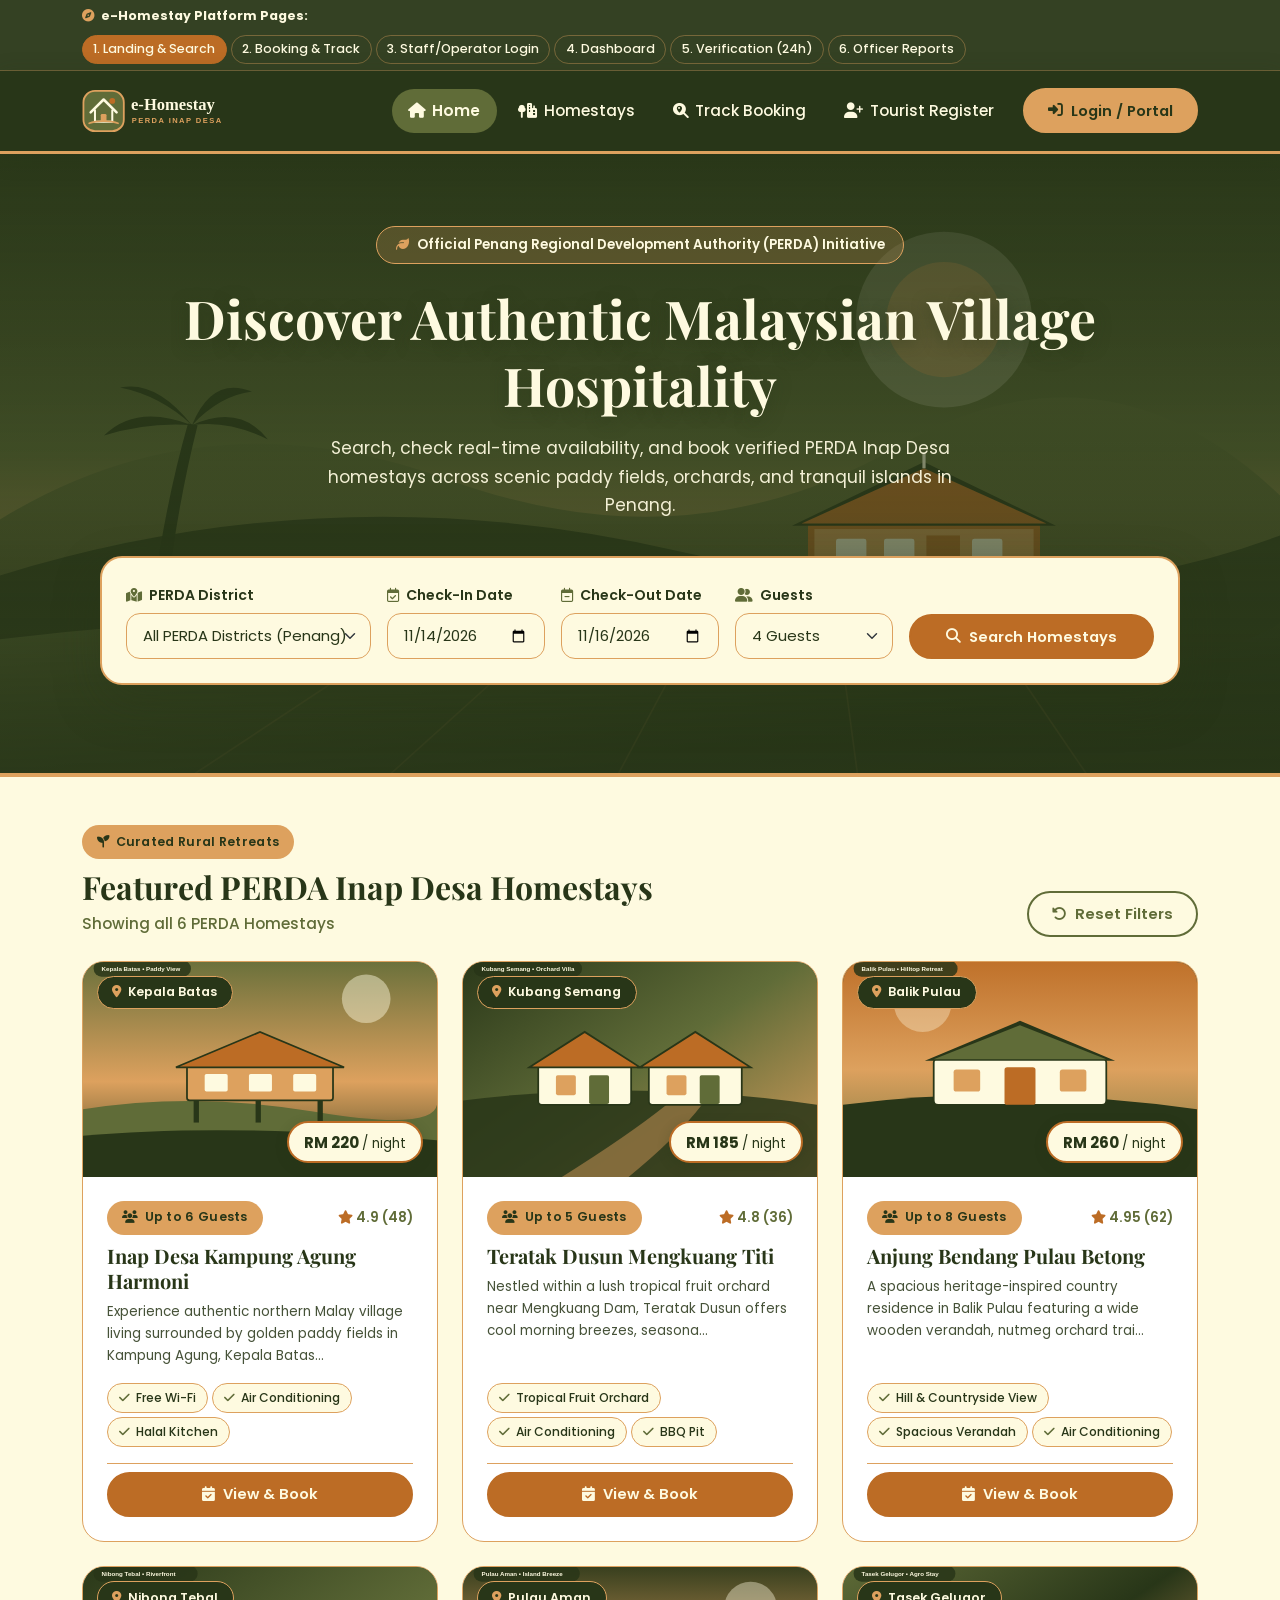
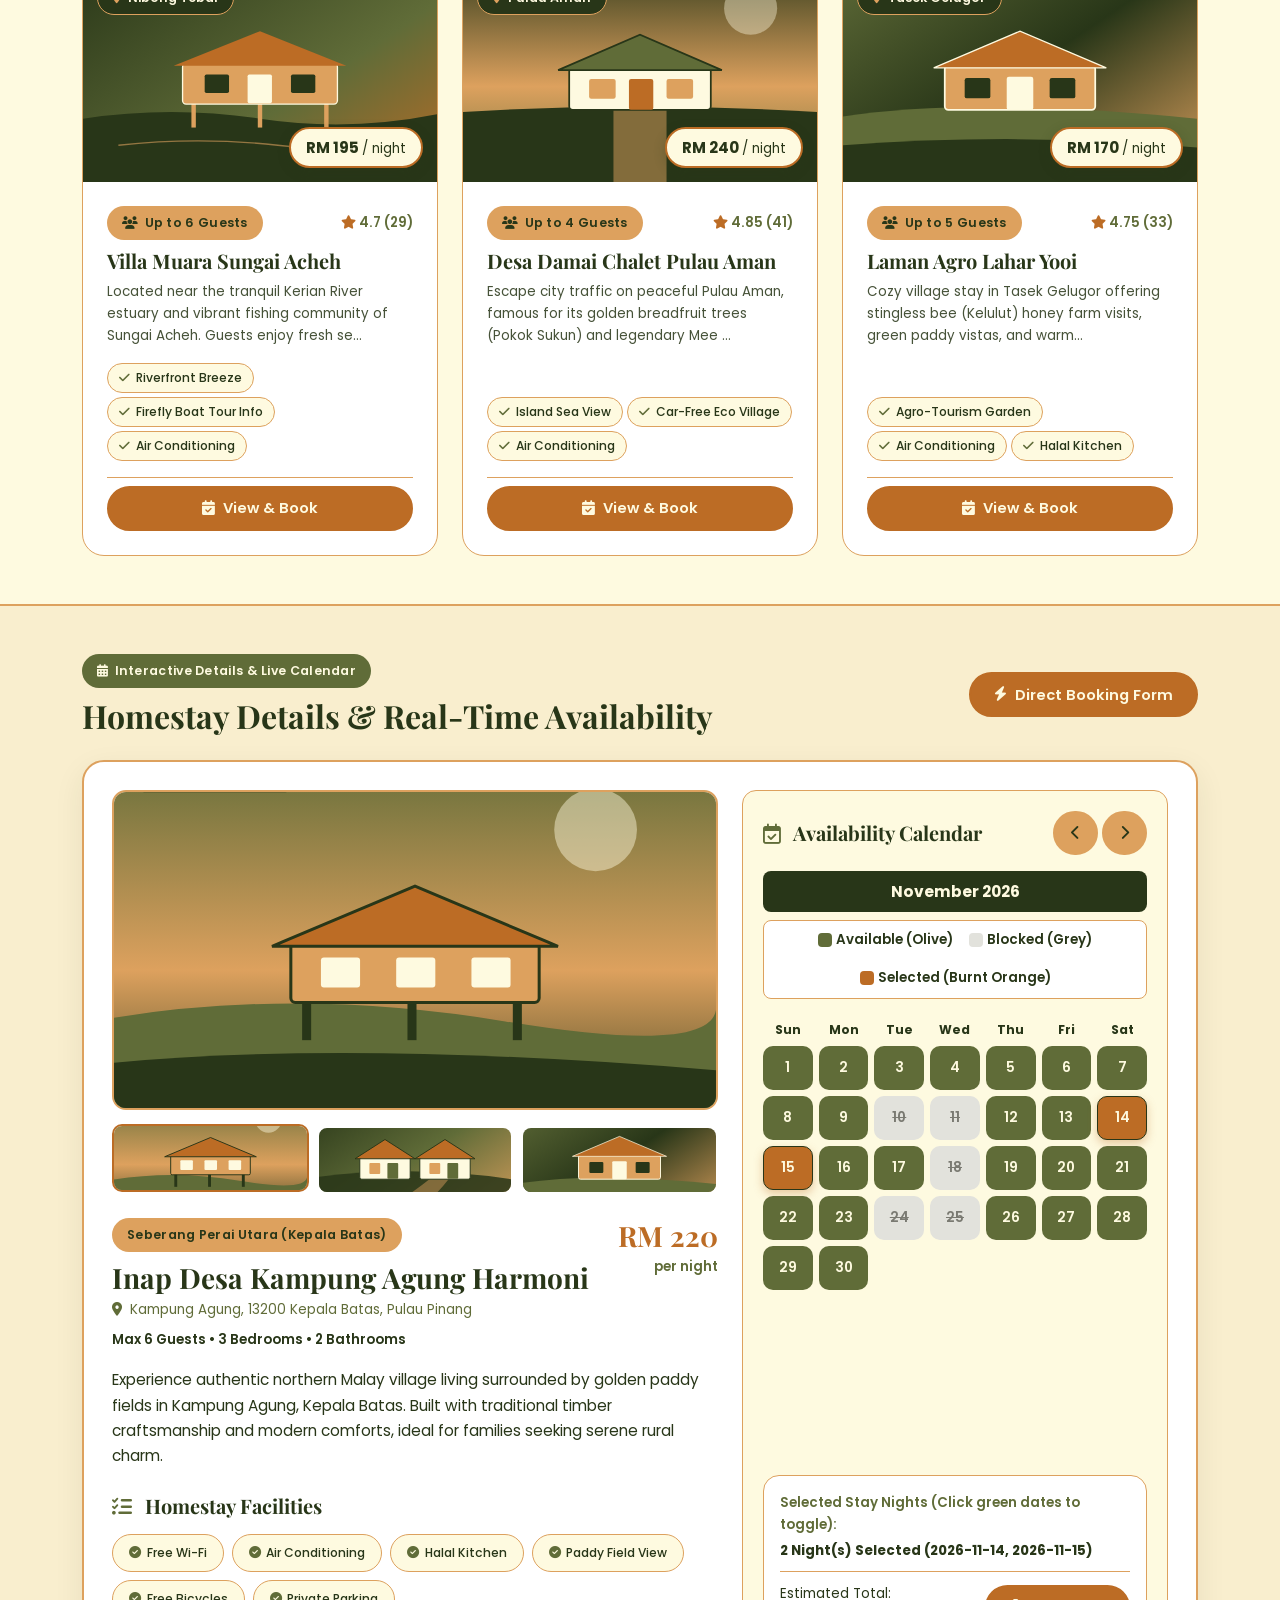
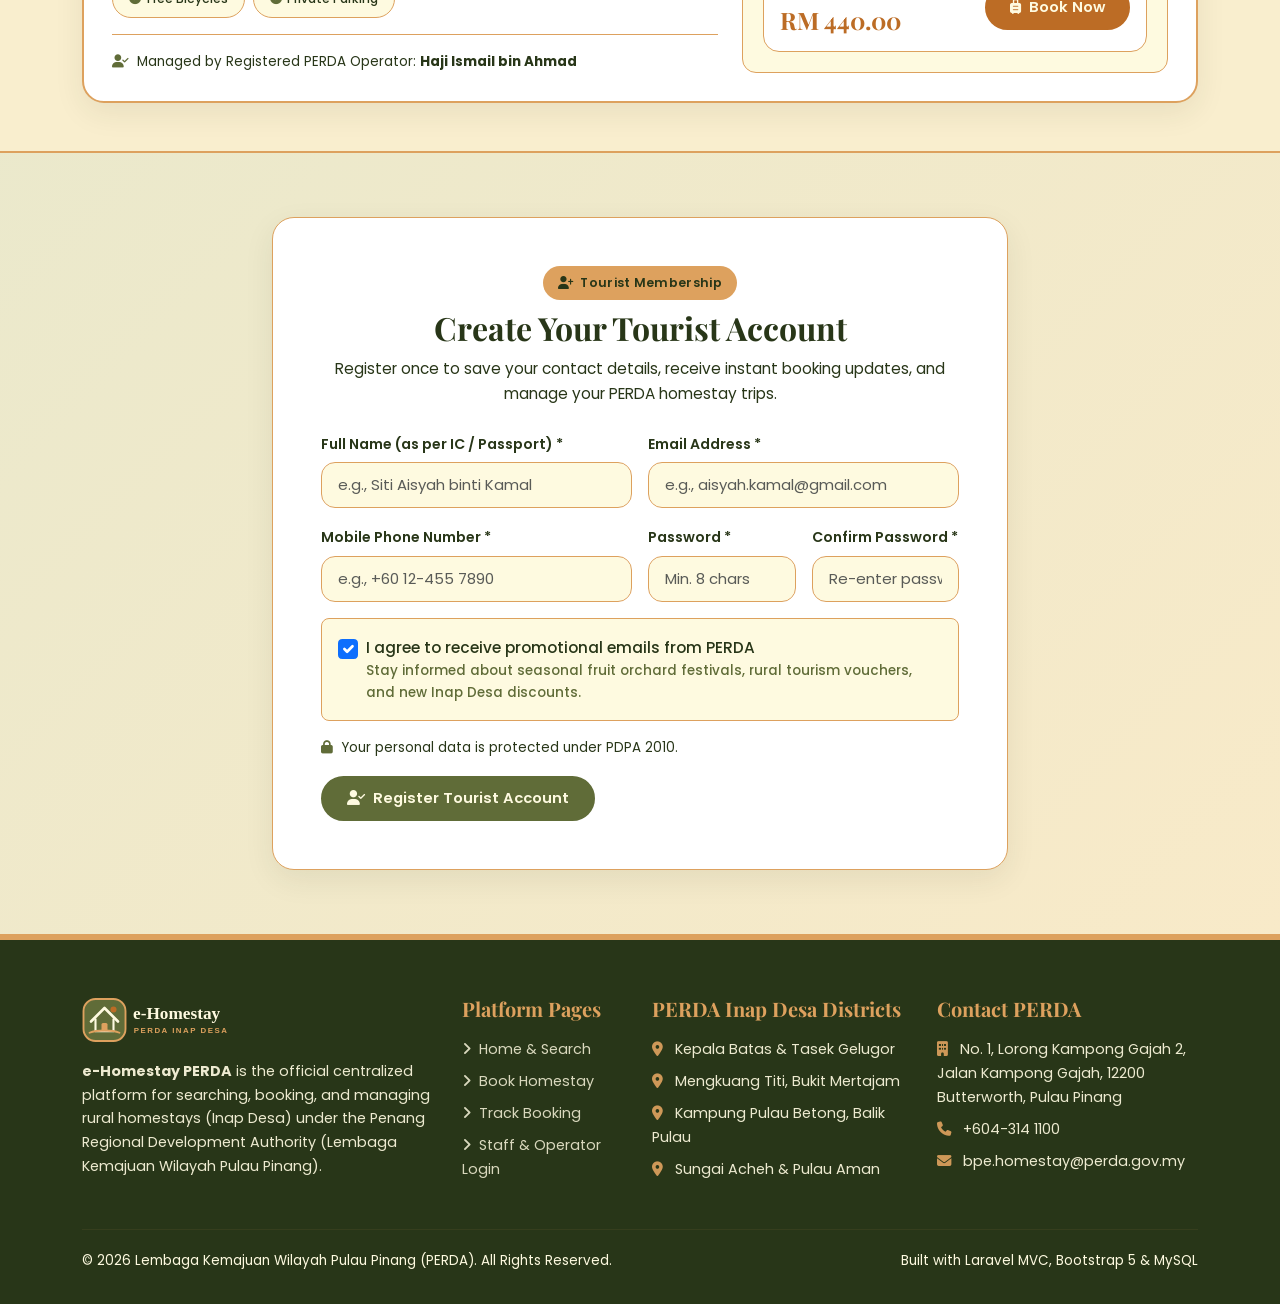
==== index.html @ 171356e7 "Initial" ====
<!DOCTYPE html>
<html lang="en">
<head>
  <meta charset="UTF-8">
  <meta name="viewport" content="width=device-width, initial-scale=1.0">
  <title>e-Homestay PERDA — Official Rural Homestay (Inap Desa) Booking Platform</title>
  <!-- Google Fonts: Playfair Display (Headings) & Poppins (Body) -->
  <link rel="preconnect" href="https://fonts.googleapis.com">
  <link rel="preconnect" href="https://fonts.gstatic.com" crossorigin>
  <link href="https://fonts.googleapis.com/css2?family=Playfair+Display:wght@600;700&family=Poppins:wght@400;500;600;700&display=swap" rel="stylesheet">
  <!-- Bootstrap 5 CSS -->
  <link href="https://cdn.jsdelivr.net/npm/bootstrap@5.3.3/dist/css/bootstrap.min.css" rel="stylesheet">
  <!-- FontAwesome 6 Icons -->
  <link href="https://cdnjs.cloudflare.com/ajax/libs/font-awesome/6.5.2/css/all.min.css" rel="stylesheet">
  <!-- Custom PERDA Palette Stylesheets -->
  <link rel="stylesheet" href="css/main.css">
  <link rel="stylesheet" href="css/landing.css">
</head>
<body>
  <!-- Accessible Skip Navigation Link -->
  <a href="#mainContent" class="skip-link">Skip to main content</a>

  <!-- Quick 6-Page Platform Switcher Strip -->
  <div class="page-switcher-bar">
    <div class="container d-flex flex-wrap align-items-center justify-content-between gap-2">
      <span><i class="fa-solid fa-compass me-1" style="color: var(--sand);"></i> <strong>e-Homestay Platform Pages:</strong></span>
      <div class="d-flex flex-wrap gap-1">
        <a href="index.html" class="active-page">1. Landing &amp; Search</a>
        <a href="booking.html">2. Booking &amp; Track</a>
        <a href="login.html">3. Staff/Operator Login</a>
        <a href="dashboard.html">4. Dashboard</a>
        <a href="verification.html">5. Verification (24h)</a>
        <a href="reports.html">6. Officer Reports</a>
      </div>
    </div>
  </div>

  <!-- Shared Public Header / Navbar (Dark Green #283618) -->
  <header>
    <nav class="navbar navbar-expand-lg perda-navbar" aria-label="Main Navigation">
      <div class="container">
        <a class="navbar-brand d-flex align-items-center" href="index.html">
          <img src="images/logo.svg" alt="e-Homestay PERDA Inap Desa Logo">
        </a>
        <button class="navbar-toggler" type="button" data-bs-toggle="collapse" data-bs-target="#publicNavbarCollapse" aria-controls="publicNavbarCollapse" aria-expanded="false" aria-label="Toggle navigation menu">
          <i class="fa-solid fa-bars"></i>
        </button>
        <div class="collapse navbar-collapse" id="publicNavbarCollapse">
          <ul class="navbar-nav ms-auto align-items-lg-center gap-1 mt-3 mt-lg-0">
            <li class="nav-item">
              <a class="nav-link active" href="index.html"><i class="fa-solid fa-house"></i> Home</a>
            </li>
            <li class="nav-item">
              <a class="nav-link" href="#homestaysSection"><i class="fa-solid fa-tree-city"></i> Homestays</a>
            </li>
            <li class="nav-item">
              <a class="nav-link" href="booking.html#trackingSection"><i class="fa-solid fa-magnifying-glass-location"></i> Track Booking</a>
            </li>
            <li class="nav-item">
              <a class="nav-link" href="#registerSection"><i class="fa-solid fa-user-plus"></i> Tourist Register</a>
            </li>
            <li class="nav-item ms-lg-2">
              <a class="btn btn-sand" href="login.html">
                <i class="fa-solid fa-right-to-bracket"></i> Login / Portal
              </a>
            </li>
          </ul>
        </div>
      </div>
    </nav>
  </header>

  <main id="mainContent">
    <!-- 1. HERO SECTION WITH VILLAGE BACKDROP & QUICK SEARCH BAR -->
    <section class="hero-section text-center">
      <div class="container">
        <div class="hero-badge">
          <i class="fa-solid fa-leaf" style="color: var(--sand);"></i>
          Official Penang Regional Development Authority (PERDA) Initiative
        </div>
        <h1 class="hero-title">Discover Authentic Malaysian Village Hospitality</h1>
        <p class="hero-subtitle">
          Search, check real-time availability, and book verified PERDA Inap Desa homestays across scenic paddy fields, orchards, and tranquil islands in Penang.
        </p>

        <!-- Quick Search Bar -->
        <div class="quick-search-card text-start mx-auto" style="max-width: 1080px;">
          <form id="quickSearchForm" novalidate aria-label="Quick Homestay Search">
            <div class="row g-3 align-items-end">
              <div class="col-12 col-md-6 col-lg-3">
                <label for="searchDistrict" class="form-label">
                  <i class="fa-solid fa-map-location-dot me-1" style="color: var(--olive);"></i> PERDA District
                </label>
                <select id="searchDistrict" class="form-select">
                  <option value="ALL">All PERDA Districts (Penang)</option>
                  <option value="Kepala Batas">Seberang Perai Utara (Kepala Batas)</option>
                  <option value="Tasek Gelugor">Seberang Perai Utara (Tasek Gelugor)</option>
                  <option value="Kubang Semang">Seberang Perai Tengah (Kubang Semang)</option>
                  <option value="Balik Pulau">Barat Daya (Balik Pulau)</option>
                  <option value="Nibong Tebal">Seberang Perai Selatan (Nibong Tebal)</option>
                  <option value="Pulau Aman">Seberang Perai Selatan (Pulau Aman)</option>
                </select>
              </div>
              <div class="col-6 col-md-3 col-lg-2">
                <label for="searchCheckIn" class="form-label">
                  <i class="fa-regular fa-calendar-check me-1" style="color: var(--olive);"></i> Check-In Date
                </label>
                <input type="date" id="searchCheckIn" class="form-control" value="2026-11-14" required>
              </div>
              <div class="col-6 col-md-3 col-lg-2">
                <label for="searchCheckOut" class="form-label">
                  <i class="fa-regular fa-calendar-minus me-1" style="color: var(--olive);"></i> Check-Out Date
                </label>
                <input type="date" id="searchCheckOut" class="form-control" value="2026-11-16" required>
              </div>
              <div class="col-12 col-md-6 col-lg-2">
                <label for="searchGuests" class="form-label">
                  <i class="fa-solid fa-user-group me-1" style="color: var(--olive);"></i> Guests
                </label>
                <select id="searchGuests" class="form-select">
                  <option value="2">2 Guests</option>
                  <option value="4" selected>4 Guests</option>
                  <option value="5">5 Guests</option>
                  <option value="6">6 Guests</option>
                  <option value="8">8 Guests</option>
                </select>
              </div>
              <div class="col-12 col-md-6 col-lg-3 d-flex gap-2">
                <!-- Search Button in Burnt Orange (#BC6C25) -->
                <button type="submit" class="btn btn-cta w-100">
                  <i class="fa-solid fa-magnifying-glass"></i> Search Homestays
                </button>
              </div>
            </div>
          </form>
        </div>
      </div>
    </section>

    <!-- 2. SEARCH RESULTS: HOMESTAY CARDS (3 -> 2 -> 1 Responsive Grid) -->
    <section id="homestaysSection" class="py-5">
      <div class="container">
        <div class="d-flex flex-wrap justify-content-between align-items-end gap-3 mb-4">
          <div>
            <span class="badge-pill badge-pending mb-2">
              <i class="fa-solid fa-seedling"></i> Curated Rural Retreats
            </span>
            <h2 class="mb-1">Featured PERDA Inap Desa Homestays</h2>
            <p id="searchResultCount" class="mb-0" style="color: var(--olive); font-weight: 500;">
              Showing all 6 PERDA Homestays
            </p>
          </div>
          <button type="button" id="resetSearchBtn" class="btn btn-outline-olive">
            <i class="fa-solid fa-rotate-left"></i> Reset Filters
          </button>
        </div>

        <!-- Dynamic Homestay Cards Grid populated by js/calendar.js -->
        <div id="homestayCardsGrid" class="homestay-grid" aria-live="polite"></div>
      </div>
    </section>

    <!-- 3. HOMESTAY DETAILS VIEW & REAL-TIME AVAILABILITY CALENDAR -->
    <section id="homestayDetailsSection" class="py-5" style="background-color: rgba(221, 161, 94, 0.14); border-top: 2px solid var(--sand);">
      <div class="container">
        <div class="d-flex flex-wrap justify-content-between align-items-center gap-2 mb-4">
          <div>
            <span class="badge-pill badge-approved mb-2">
              <i class="fa-solid fa-calendar-days"></i> Interactive Details &amp; Live Calendar
            </span>
            <h2 class="mb-0">Homestay Details &amp; Real-Time Availability</h2>
          </div>
          <a href="booking.html" class="btn btn-cta">
            <i class="fa-solid fa-bolt"></i> Direct Booking Form
          </a>
        </div>

        <div class="details-showcase-card">
          <div class="row g-4">
            <!-- Left Column: Image Gallery, Description & Facilities -->
            <div class="col-lg-7">
              <img id="detailMainImage" src="images/homestay-1.svg" alt="Selected Homestay Main View" class="gallery-main-img mb-3">
              <div id="detailGalleryThumbs" class="row g-2 mb-4"></div>

              <div class="d-flex flex-wrap justify-content-between align-items-start gap-2 mb-2">
                <div>
                  <span id="detailHomestayDistrict" class="badge-pill badge-pending mb-2">Seberang Perai Utara (Kepala Batas)</span>
                  <h3 id="detailHomestayName" class="font-heading mb-1">Inap Desa Kampung Agung Harmoni</h3>
                  <p class="small mb-0" style="color: var(--olive);">
                    <i class="fa-solid fa-location-dot me-1"></i>
                    <span id="detailHomestayLocation">Kampung Agung, 13200 Kepala Batas, Pulau Pinang</span>
                  </p>
                </div>
                <div class="text-lg-end">
                  <div id="detailHomestayPrice" class="h3 font-heading mb-0" style="color: var(--burnt-orange);">RM 220</div>
                  <small class="fw-semibold" style="color: var(--olive);">per night</small>
                </div>
              </div>

              <p id="detailHomestayGuests" class="fw-semibold small mb-3">
                Max 6 Guests • 3 Bedrooms • 2 Bathrooms
              </p>
              <p id="detailHomestayDesc" class="mb-4">
                Experience authentic northern Malay village living surrounded by golden paddy fields in Kampung Agung, Kepala Batas.
              </p>

              <h5 class="font-heading mb-3"><i class="fa-solid fa-list-check me-2" style="color: var(--olive);"></i> Homestay Facilities</h5>
              <div id="detailFacilitiesList" class="d-flex flex-wrap gap-2 mb-3"></div>
              <div class="small mt-3 pt-3 border-top" style="border-color: var(--sand) !important;">
                <i class="fa-solid fa-user-check me-1" style="color: var(--olive);"></i>
                Managed by Registered PERDA Operator: <strong id="detailOperatorName">Haji Ismail bin Ahmad</strong>
              </div>
            </div>

            <!-- Right Column: Real-Time Availability Calendar -->
            <div class="col-lg-5">
              <div class="availability-calendar-box h-100 d-flex flex-column justify-content-between">
                <div>
                  <div class="d-flex justify-content-between align-items-center mb-3">
                    <h4 class="h5 font-heading mb-0">
                      <i class="fa-regular fa-calendar-check me-2" style="color: var(--olive);"></i>
                      Availability Calendar
                    </h4>
                    <div class="d-flex align-items-center gap-1">
                      <button type="button" id="calPrevMonthBtn" class="btn btn-sand btn-sm px-3" aria-label="Previous Month">
                        <i class="fa-solid fa-chevron-left"></i>
                      </button>
                      <button type="button" id="calNextMonthBtn" class="btn btn-sand btn-sm px-3" aria-label="Next Month">
                        <i class="fa-solid fa-chevron-right"></i>
                      </button>
                    </div>
                  </div>

                  <div class="text-center py-2 mb-2 rounded-3 fw-bold" style="background-color: var(--dark-green); color: var(--cream);">
                    <span id="touristCalendarMonthLabel">November 2026</span>
                  </div>

                  <!-- Calendar Legend -->
                  <div class="d-flex flex-wrap justify-content-center gap-3 small mb-3 py-2 px-2 rounded-3" style="background-color: var(--white); border: 1px solid var(--sand);">
                    <span class="d-inline-flex align-items-center gap-1 fw-semibold">
                      <span class="legend-dot" style="background-color: var(--olive);"></span> Available (Olive)
                    </span>
                    <span class="d-inline-flex align-items-center gap-1 fw-semibold">
                      <span class="legend-dot" style="background-color: var(--grey-200);"></span> Blocked (Grey)
                    </span>
                    <span class="d-inline-flex align-items-center gap-1 fw-semibold">
                      <span class="legend-dot" style="background-color: var(--burnt-orange);"></span> Selected (Burnt Orange)
                    </span>
                  </div>

                  <!-- Day-of-week header -->
                  <div class="calendar-grid-header">
                    <span>Sun</span><span>Mon</span><span>Tue</span><span>Wed</span><span>Thu</span><span>Fri</span><span>Sat</span>
                  </div>

                  <!-- Interactive Days Grid populated by js/calendar.js -->
                  <div id="touristCalendarDays" class="calendar-days-grid mb-3"></div>
                </div>

                <!-- Selected Stay Summary & Book Now CTA -->
                <div class="p-3 rounded-4 mt-2" style="background-color: var(--white); border: 1.5px solid var(--sand);">
                  <div class="small fw-semibold" style="color: var(--olive);">Selected Stay Nights (Click green dates to toggle):</div>
                  <div id="selectedDatesSummaryText" class="fw-bold small my-1">2 Night(s) Selected (2026-11-14, 2026-11-15)</div>
                  <div class="d-flex justify-content-between align-items-center pt-2 mt-2 border-top" style="border-color: var(--sand) !important;">
                    <div>
                      <span class="small">Estimated Total:</span>
                      <div id="selectedDatesTotalPrice" class="h4 font-heading mb-0" style="color: var(--burnt-orange);">RM 440.00</div>
                    </div>
                    <button type="button" id="proceedToBookBtn" class="btn btn-cta">
                      <i class="fa-solid fa-suitcase-rolling"></i> Book Now
                    </button>
                  </div>
                </div>
              </div>
            </div>
          </div>
        </div>
      </div>
    </section>

    <!-- 4. TOURIST REGISTRATION SECTION WITH PERDA PROMOTIONAL EMAIL OPT-IN -->
    <section id="registerSection" class="registration-section">
      <div class="container">
        <div class="row justify-content-center">
          <div class="col-lg-8">
            <div class="perda-card p-4 p-md-5">
              <div class="text-center mb-4">
                <span class="badge-pill badge-pending mb-2">
                  <i class="fa-solid fa-user-plus"></i> Tourist Membership
                </span>
                <h2 class="font-heading mb-2">Create Your Tourist Account</h2>
                <p class="mb-0">
                  Register once to save your contact details, receive instant booking updates, and manage your PERDA homestay trips.
                </p>
              </div>

              <form id="touristRegisterForm" novalidate>
                <div class="row g-3">
                  <div class="col-md-6">
                    <label for="regFullName" class="form-label">Full Name (as per IC / Passport) *</label>
                    <input type="text" id="regFullName" class="form-control" placeholder="e.g., Siti Aisyah binti Kamal" required>
                    <div id="regFullNameErr" class="invalid-feedback-custom"></div>
                  </div>
                  <div class="col-md-6">
                    <label for="regEmail" class="form-label">Email Address *</label>
                    <input type="email" id="regEmail" class="form-control" placeholder="e.g., aisyah.kamal@gmail.com" required>
                    <div id="regEmailErr" class="invalid-feedback-custom"></div>
                  </div>
                  <div class="col-md-6">
                    <label for="regPhone" class="form-label">Mobile Phone Number *</label>
                    <input type="tel" id="regPhone" class="form-control" placeholder="e.g., +60 12-455 7890" required>
                    <div id="regPhoneErr" class="invalid-feedback-custom"></div>
                  </div>
                  <div class="col-md-3">
                    <label for="regPassword" class="form-label">Password *</label>
                    <input type="password" id="regPassword" class="form-control" placeholder="Min. 8 chars" required>
                    <div id="regPasswordErr" class="invalid-feedback-custom"></div>
                  </div>
                  <div class="col-md-3">
                    <label for="regConfirmPassword" class="form-label">Confirm Password *</label>
                    <input type="password" id="regConfirmPassword" class="form-control" placeholder="Re-enter password" required>
                    <div id="regConfirmPasswordErr" class="invalid-feedback-custom"></div>
                  </div>

                  <!-- Required Promotional Opt-In Checkbox -->
                  <div class="col-12 mt-3">
                    <div class="p-3 rounded-3 d-flex align-items-start gap-2" style="background-color: var(--cream); border: 1.5px solid var(--sand);">
                      <input type="checkbox" id="regPromoOptIn" class="form-check-input mt-1" style="width: 20px; height: 20px; accent-color: var(--olive);" checked>
                      <label for="regPromoOptIn" class="form-check-label fw-medium" style="cursor: pointer;">
                        I agree to receive promotional emails from PERDA
                        <span class="d-block small" style="color: var(--olive);">
                          Stay informed about seasonal fruit orchard festivals, rural tourism vouchers, and new Inap Desa discounts.
                        </span>
                      </label>
                    </div>
                  </div>

                  <div class="col-12 mt-3 d-flex flex-wrap justify-content-between align-items-center gap-3">
                    <span class="small"><i class="fa-solid fa-lock me-1" style="color: var(--olive);"></i> Your personal data is protected under PDPA 2010.</span>
                    <button type="submit" class="btn btn-olive px-4">
                      <i class="fa-solid fa-user-check"></i> Register Tourist Account
                    </button>
                  </div>
                </div>
                <div id="regSuccessBanner" aria-live="polite"></div>
              </form>
            </div>
          </div>
        </div>
      </div>
    </section>
  </main>

  <!-- Shared Footer in Dark Green (#283618) with Cream Text (#FEFAE0) -->
  <footer class="perda-footer">
    <div class="container">
      <div class="row g-4">
        <div class="col-lg-4">
          <img src="images/logo.svg" alt="e-Homestay PERDA Logo" class="mb-3" style="height: 48px;">
          <p>
            <strong>e-Homestay PERDA</strong> is the official centralized platform for searching, booking, and managing rural homestays (Inap Desa) under the Penang Regional Development Authority (Lembaga Kemajuan Wilayah Pulau Pinang).
          </p>
        </div>
        <div class="col-sm-6 col-lg-2">
          <h5>Platform Pages</h5>
          <ul class="list-unstyled d-grid gap-2">
            <li><a href="index.html"><i class="fa-solid fa-angle-right me-1"></i> Home &amp; Search</a></li>
            <li><a href="booking.html"><i class="fa-solid fa-angle-right me-1"></i> Book Homestay</a></li>
            <li><a href="booking.html#trackingSection"><i class="fa-solid fa-angle-right me-1"></i> Track Booking</a></li>
            <li><a href="login.html"><i class="fa-solid fa-angle-right me-1"></i> Staff &amp; Operator Login</a></li>
          </ul>
        </div>
        <div class="col-sm-6 col-lg-3">
          <h5>PERDA Inap Desa Districts</h5>
          <ul class="list-unstyled d-grid gap-2">
            <li><i class="fa-solid fa-location-dot me-2" style="color: var(--sand);"></i> Kepala Batas &amp; Tasek Gelugor</li>
            <li><i class="fa-solid fa-location-dot me-2" style="color: var(--sand);"></i> Mengkuang Titi, Bukit Mertajam</li>
            <li><i class="fa-solid fa-location-dot me-2" style="color: var(--sand);"></i> Kampung Pulau Betong, Balik Pulau</li>
            <li><i class="fa-solid fa-location-dot me-2" style="color: var(--sand);"></i> Sungai Acheh &amp; Pulau Aman</li>
          </ul>
        </div>
        <div class="col-lg-3">
          <h5>Contact PERDA</h5>
          <ul class="list-unstyled d-grid gap-2">
            <li><i class="fa-solid fa-building me-2" style="color: var(--sand);"></i> No. 1, Lorong Kampong Gajah 2, Jalan Kampong Gajah, 12200 Butterworth, Pulau Pinang</li>
            <li><i class="fa-solid fa-phone me-2" style="color: var(--sand);"></i> +604-314 1100</li>
            <li><i class="fa-solid fa-envelope me-2" style="color: var(--sand);"></i> bpe.homestay@perda.gov.my</li>
          </ul>
        </div>
      </div>
      <hr class="footer-divider">
      <div class="d-flex flex-wrap justify-content-between align-items-center small">
        <span>&copy; 2026 Lembaga Kemajuan Wilayah Pulau Pinang (PERDA). All Rights Reserved.</span>
        <span>Built with Laravel MVC, Bootstrap 5 &amp; MySQL</span>
      </div>
    </div>
  </footer>

  <!-- Bootstrap 5 Bundle & Custom Scripts -->
  <script src="https://cdn.jsdelivr.net/npm/bootstrap@5.3.3/dist/js/bootstrap.bundle.min.js"></script>
  <script src="js/main.js"></script>
  <script src="js/calendar.js"></script>
  <script src="js/validation.js"></script>
</body>
</html>
---- css/main.css ----
/* ==========================================================================
   e-Homestay PERDA (Inap Desa) - Main Stylesheet (main.css)
   Centralized Online System for Searching, Booking & Managing Homestays
   ========================================================================== */

/* 1. COLOR PALETTE & DESIGN TOKENS (Exact PERDA Village & Nature Palette) */
:root {
  /* Required Core Palette */
  --olive: #606C38;         /* Primary buttons, links, icons, active states */
  --dark-green: #283618;    /* Navbar, footer, headings, sidebar, main text */
  --cream: #FEFAE0;         /* Page background, cards, form backgrounds */
  --sand: #DDA15E;          /* Secondary buttons, borders, highlights, badges, hover states */
  --burnt-orange: #BC6C25;  /* Call-to-action buttons (Book Now, Search), important alerts, accents */

  /* Allowed Neutrals (White & Neutral Grey only) */
  --white: #FFFFFF;
  --grey-100: #F4F4F0;
  --grey-200: #E2E2DC;
  --grey-300: #C8C8C0;
  --grey-500: #7A7A72;
  --grey-700: #4A4A44;

  /* Bootstrap 5 Variable Overrides */
  --bs-primary: #606C38;
  --bs-primary-rgb: 96, 108, 56;
  --bs-secondary: #DDA15E;
  --bs-secondary-rgb: 221, 161, 94;
  --bs-dark: #283618;
  --bs-dark-rgb: 40, 54, 24;
  --bs-light: #FEFAE0;
  --bs-light-rgb: 254, 250, 224;
  --bs-body-bg: #FEFAE0;
  --bs-body-color: #283618;
  --bs-font-sans-serif: 'Poppins', -apple-system, BlinkMacSystemFont, sans-serif;

  /* Layout & Elevation */
  --radius-pill: 999px;
  --radius-card: 22px;
  --radius-md: 14px;
  --radius-sm: 10px;
  --shadow-soft: 0 10px 30px rgba(40, 54, 24, 0.08);
  --shadow-hover: 0 16px 38px rgba(40, 54, 24, 0.15);
  --transition-base: all 0.25s cubic-bezier(0.4, 0, 0.2, 1);
}

/* 2. GLOBAL RESET & TYPOGRAPHY */
*, *::before, *::after {
  box-sizing: border-box;
}

html {
  scroll-behavior: smooth;
}

body {
  background-color: var(--cream);
  color: var(--dark-green);
  font-family: 'Poppins', sans-serif;
  font-size: 0.96rem;
  line-height: 1.65;
  margin: 0;
  padding: 0;
  min-height: 100vh;
  display: flex;
  flex-direction: column;
}

h1, h2, h3, h4, h5, h6,
.font-heading {
  font-family: 'Playfair Display', Georgia, serif;
  color: var(--dark-green);
  font-weight: 700;
  line-height: 1.25;
}

a {
  color: var(--olive);
  text-decoration: none;
  transition: var(--transition-base);
}

a:hover {
  color: var(--burnt-orange);
}

/* Accessible Focus States */
a:focus-visible,
button:focus-visible,
input:focus-visible,
select:focus-visible,
textarea:focus-visible,
[tabindex]:focus-visible {
  outline: 3px solid var(--burnt-orange);
  outline-offset: 2px;
}

/* Skip to Content Link for Keyboard Users */
.skip-link {
  position: absolute;
  top: -100px;
  left: 16px;
  background: var(--burnt-orange);
  color: var(--cream);
  padding: 10px 20px;
  border-radius: var(--radius-pill);
  z-index: 9999;
  font-weight: 600;
}

.skip-link:focus {
  top: 16px;
  color: var(--cream);
}

/* 3. TOUCH-FRIENDLY PILL BUTTONS (Minimum 44px Height) */
.btn {
  min-height: 44px;
  padding: 0.6rem 1.45rem;
  border-radius: var(--radius-pill);
  font-family: 'Poppins', sans-serif;
  font-weight: 600;
  font-size: 0.92rem;
  display: inline-flex;
  align-items: center;
  justify-content: center;
  gap: 0.5rem;
  transition: var(--transition-base);
  border: 2px solid transparent;
  cursor: pointer;
}

/* Primary Button: Olive Green (#606C38) */
.btn-olive,
.btn-primary {
  background-color: var(--olive);
  border-color: var(--olive);
  color: var(--cream);
}

.btn-olive:hover,
.btn-olive:focus,
.btn-primary:hover,
.btn-primary:focus {
  background-color: var(--dark-green);
  border-color: var(--dark-green);
  color: var(--cream);
  transform: translateY(-2px);
  box-shadow: 0 6px 18px rgba(40, 54, 24, 0.22);
}

/* Call-to-Action Button: Burnt Orange (#BC6C25) */
.btn-cta {
  background-color: var(--burnt-orange);
  border-color: var(--burnt-orange);
  color: var(--cream);
}

.btn-cta:hover,
.btn-cta:focus {
  background-color: var(--dark-green);
  border-color: var(--sand);
  color: var(--cream);
  transform: translateY(-2px);
  box-shadow: 0 8px 20px rgba(188, 108, 37, 0.32);
}

/* Secondary Button: Sand (#DDA15E) */
.btn-sand,
.btn-secondary {
  background-color: var(--sand);
  border-color: var(--sand);
  color: var(--dark-green);
}

.btn-sand:hover,
.btn-sand:focus,
.btn-secondary:hover,
.btn-secondary:focus {
  background-color: var(--burnt-orange);
  border-color: var(--burnt-orange);
  color: var(--cream);
  transform: translateY(-2px);
}

/* Outline Buttons */
.btn-outline-olive {
  background-color: transparent;
  border-color: var(--olive);
  color: var(--olive);
}

.btn-outline-olive:hover {
  background-color: var(--olive);
  color: var(--cream);
}

.btn-outline-cream {
  background-color: transparent;
  border-color: var(--cream);
  color: var(--cream);
}

.btn-outline-cream:hover {
  background-color: var(--sand);
  border-color: var(--sand);
  color: var(--dark-green);
}

/* 4. PUBLIC NAVBAR (Dark Green #283618 with Cream Text #FEFAE0) */
.perda-navbar {
  background-color: var(--dark-green);
  border-bottom: 3px solid var(--sand);
  padding: 0.75rem 0;
  position: sticky;
  top: 0;
  z-index: 1030;
  box-shadow: 0 4px 20px rgba(40, 54, 24, 0.25);
}

.perda-navbar .navbar-brand img {
  height: 46px;
  width: auto;
}

.perda-navbar .nav-link {
  color: var(--cream) !important;
  font-weight: 500;
  padding: 0.55rem 1.05rem !important;
  border-radius: var(--radius-pill);
  min-height: 44px;
  display: inline-flex;
  align-items: center;
  gap: 0.45rem;
  transition: var(--transition-base);
}

.perda-navbar .nav-link:hover {
  background-color: rgba(221, 161, 94, 0.2);
  color: var(--sand) !important;
}

.perda-navbar .nav-link.active {
  background-color: var(--olive);
  color: var(--cream) !important;
  font-weight: 600;
}

.perda-navbar .navbar-toggler {
  border: 2px solid var(--sand);
  color: var(--cream);
  min-height: 44px;
  min-width: 44px;
  border-radius: var(--radius-sm);
  padding: 0.4rem 0.65rem;
}

/* Quick Page Switcher Strip for Easy Demo Evaluation */
.page-switcher-bar {
  background-color: rgba(40, 54, 24, 0.94);
  border-bottom: 1px solid rgba(221, 161, 94, 0.35);
  color: var(--cream);
  font-size: 0.78rem;
  padding: 0.38rem 0;
}

.page-switcher-bar a {
  color: var(--cream);
  padding: 0.2rem 0.65rem;
  border-radius: var(--radius-pill);
  border: 1px solid rgba(221, 161, 94, 0.4);
  text-decoration: none;
  white-space: nowrap;
  font-weight: 500;
}

.page-switcher-bar a:hover,
.page-switcher-bar a.active-page {
  background-color: var(--burnt-orange);
  border-color: var(--burnt-orange);
  color: var(--cream);
}

/* 5. CARDS, FORMS & BADGES */
.perda-card {
  background-color: var(--white);
  border: 1.5px solid var(--sand);
  border-radius: var(--radius-card);
  box-shadow: var(--shadow-soft);
  transition: var(--transition-base);
  overflow: hidden;
}

.perda-card-cream {
  background-color: var(--cream);
  border: 1.5px solid var(--sand);
  border-radius: var(--radius-card);
  box-shadow: var(--shadow-soft);
}

.perda-card:hover {
  box-shadow: var(--shadow-hover);
}

.form-label {
  color: var(--dark-green);
  font-weight: 600;
  font-size: 0.88rem;
  margin-bottom: 0.4rem;
}

.form-control,
.form-select {
  min-height: 46px;
  background-color: var(--cream);
  border: 1.5px solid var(--sand);
  border-radius: var(--radius-md);
  color: var(--dark-green);
  padding: 0.6rem 1rem;
  font-size: 0.93rem;
  transition: var(--transition-base);
}

.form-control:focus,
.form-select:focus {
  background-color: var(--white);
  border-color: var(--olive);
  box-shadow: 0 0 0 3px rgba(96, 108, 56, 0.2);
  color: var(--dark-green);
}

.form-control.is-invalid,
.form-select.is-invalid {
  border-color: var(--burnt-orange);
  background-image: none;
}

.invalid-feedback-custom {
  color: var(--burnt-orange);
  font-size: 0.82rem;
  font-weight: 600;
  margin-top: 0.3rem;
  display: none;
}

.invalid-feedback-custom.show {
  display: block;
}

/* Status & Highlight Badges (Using Only Palette Colors) */
.badge-pill {
  padding: 0.42rem 0.95rem;
  border-radius: var(--radius-pill);
  font-weight: 600;
  font-size: 0.78rem;
  display: inline-flex;
  align-items: center;
  gap: 0.38rem;
  letter-spacing: 0.3px;
}

/* Approved -> Olive Green (#606C38) */
.badge-approved {
  background-color: var(--olive);
  color: var(--cream);
}

/* Pending -> Sand (#DDA15E) */
.badge-pending {
  background-color: var(--sand);
  color: var(--dark-green);
}

/* Rejected / Urgent Alert -> Burnt Orange (#BC6C25) */
.badge-rejected {
  background-color: var(--burnt-orange);
  color: var(--cream);
}

/* Blocked / Unavailable -> Neutral Grey */
.badge-blocked {
  background-color: var(--grey-200);
  color: var(--grey-700);
}

/* 6. FOOTER (Dark Green #283618 with Cream Text #FEFAE0) */
.perda-footer {
  background-color: var(--dark-green);
  color: var(--cream);
  border-top: 4px solid var(--sand);
  padding: 3.5rem 0 2rem;
  margin-top: auto;
}

.perda-footer h5 {
  color: var(--sand);
  font-family: 'Playfair Display', serif;
  margin-bottom: 1.1rem;
}

.perda-footer p,
.perda-footer li {
  color: var(--cream);
  opacity: 0.92;
  font-size: 0.9rem;
}

.perda-footer a {
  color: var(--cream);
  opacity: 0.9;
}

.perda-footer a:hover {
  color: var(--sand);
  opacity: 1;
}

.footer-divider {
  border-color: rgba(221, 161, 94, 0.3);
  margin: 2rem 0 1.25rem;
}

/* 7. TOAST / NOTIFICATION BANNER */
.perda-toast-container {
  position: fixed;
  bottom: 24px;
  right: 24px;
  z-index: 2000;
  max-width: 380px;
}

.perda-toast {
  background-color: var(--dark-green);
  color: var(--cream);
  border-left: 6px solid var(--burnt-orange);
  border-radius: var(--radius-md);
  padding: 1rem 1.25rem;
  box-shadow: 0 12px 30px rgba(40, 54, 24, 0.35);
  display: flex;
  align-items: flex-start;
  gap: 0.75rem;
  margin-top: 0.75rem;
  animation: slideInUp 0.3s ease forwards;
}

@keyframes slideInUp {
  from {
    opacity: 0;
    transform: translateY(18px);
  }
  to {
    opacity: 1;
    transform: translateY(0);
  }
}

/* 8. MOBILE-FIRST RESPONSIVE GRID & TABLE HELPERS */
.homestay-grid {
  display: grid;
  grid-template-columns: 1fr;
  gap: 1.5rem;
}

@media (min-width: 768px) {
  .homestay-grid {
    grid-template-columns: repeat(2, 1fr);
  }
}

@media (min-width: 1100px) {
  .homestay-grid {
    grid-template-columns: repeat(3, 1fr);
  }
}

/* Responsive Table that turns into Stacked Cards on Mobile (<768px) */
@media (max-width: 767.98px) {
  .table-mobile-cards thead {
    display: none;
  }
  .table-mobile-cards tbody tr {
    display: block;
    background: var(--white);
    border: 1.5px solid var(--sand);
    border-radius: var(--radius-md);
    margin-bottom: 1rem;
    padding: 0.85rem;
    box-shadow: var(--shadow-soft);
  }
  .table-mobile-cards tbody td {
    display: flex;
    justify-content: space-between;
    align-items: center;
    padding: 0.45rem 0.25rem;
    border-bottom: 1px dashed var(--grey-200);
    text-align: right;
  }
  .table-mobile-cards tbody td:last-child {
    border-bottom: none;
  }
  .table-mobile-cards tbody td::before {
    content: attr(data-label);
    font-weight: 600;
    color: var(--dark-green);
    text-align: left;
    padding-right: 0.75rem;
  }
}
---- css/landing.css ----
/* ==========================================================================
   Page 1: Landing & Search Styles (landing.css)
   Hero Section, Quick Search Bar, Homestay Cards, Availability Calendar
   ========================================================================== */

/* Hero Section with Village & Paddy Field Backdrop */
.hero-section {
  position: relative;
  background: linear-gradient(
      180deg,
      rgba(40, 54, 24, 0.72) 0%,
      rgba(40, 54, 24, 0.58) 55%,
      rgba(40, 54, 24, 0.85) 100%
    ),
    url('../images/hero-village.svg') center/cover no-repeat;
  color: var(--cream);
  padding: 4.5rem 0 5.5rem;
  border-bottom: 4px solid var(--sand);
}

.hero-badge {
  background-color: rgba(221, 161, 94, 0.22);
  border: 1.5px solid var(--sand);
  color: var(--cream);
  padding: 0.45rem 1.15rem;
  border-radius: var(--radius-pill);
  font-size: 0.84rem;
  font-weight: 600;
  display: inline-flex;
  align-items: center;
  gap: 0.5rem;
  margin-bottom: 1.25rem;
}

.hero-title {
  color: var(--cream);
  font-size: clamp(2rem, 4.2vw, 3.35rem);
  margin-bottom: 1rem;
  text-shadow: 0 4px 16px rgba(40, 54, 24, 0.5);
}

.hero-subtitle {
  color: var(--cream);
  opacity: 0.94;
  font-size: 1.08rem;
  max-width: 680px;
  margin: 0 auto 2.25rem;
}

/* Quick Search Bar Card */
.quick-search-card {
  background-color: var(--cream);
  border: 2.5px solid var(--sand);
  border-radius: var(--radius-card);
  padding: 1.5rem;
  box-shadow: 0 18px 45px rgba(40, 54, 24, 0.35);
  color: var(--dark-green);
}

/* Homestay Result Cards */
.homestay-card {
  display: flex;
  flex-direction: column;
  height: 100%;
  background-color: var(--white);
  border: 1.5px solid var(--sand);
  border-radius: var(--radius-card);
  overflow: hidden;
  transition: var(--transition-base);
}

.homestay-card:hover {
  transform: translateY(-6px);
  box-shadow: var(--shadow-hover);
  border-color: var(--burnt-orange);
}

.homestay-card-img-wrap {
  position: relative;
  height: 215px;
  overflow: hidden;
  background-color: var(--dark-green);
}

.homestay-card-img-wrap img {
  width: 100%;
  height: 100%;
  object-fit: cover;
  transition: transform 0.45s ease;
}

.homestay-card:hover .homestay-card-img-wrap img {
  transform: scale(1.05);
}

.homestay-district-tag {
  position: absolute;
  top: 14px;
  left: 14px;
  background-color: var(--dark-green);
  color: var(--cream);
  padding: 0.35rem 0.9rem;
  border-radius: var(--radius-pill);
  font-size: 0.78rem;
  font-weight: 600;
  border: 1px solid var(--sand);
}

.homestay-price-tag {
  position: absolute;
  bottom: 14px;
  right: 14px;
  background-color: var(--cream);
  color: var(--dark-green);
  padding: 0.38rem 0.95rem;
  border-radius: var(--radius-pill);
  font-weight: 700;
  font-size: 0.95rem;
  border: 2px solid var(--burnt-orange);
  box-shadow: 0 4px 12px rgba(40, 54, 24, 0.25);
}

.homestay-facility-pill {
  background-color: var(--cream);
  border: 1px solid var(--sand);
  color: var(--dark-green);
  border-radius: var(--radius-pill);
  padding: 0.24rem 0.7rem;
  font-size: 0.76rem;
  font-weight: 500;
  display: inline-flex;
  align-items: center;
  gap: 0.35rem;
}

/* Homestay Details View & Gallery */
.details-showcase-card {
  background-color: var(--white);
  border: 2px solid var(--sand);
  border-radius: var(--radius-card);
  box-shadow: var(--shadow-soft);
  padding: 1.75rem;
}

.gallery-main-img {
  width: 100%;
  height: 320px;
  object-fit: cover;
  border-radius: var(--radius-md);
  border: 2px solid var(--sand);
}

.gallery-thumb-btn {
  border: 2px solid transparent;
  border-radius: var(--radius-sm);
  padding: 0;
  overflow: hidden;
  height: 68px;
  width: 100%;
  cursor: pointer;
  background: none;
  transition: var(--transition-base);
}

.gallery-thumb-btn.active,
.gallery-thumb-btn:hover {
  border-color: var(--burnt-orange);
  transform: translateY(-2px);
}

.gallery-thumb-btn img {
  width: 100%;
  height: 100%;
  object-fit: cover;
}

/* Real-Time Availability Calendar
   Available = Olive Green (#606C38)
   Unavailable/Blocked = Neutral Grey
   Selected = Burnt Orange (#BC6C25) */
.availability-calendar-box {
  background-color: var(--cream);
  border: 1.5px solid var(--sand);
  border-radius: var(--radius-md);
  padding: 1.25rem;
}

.calendar-grid-header,
.calendar-days-grid {
  display: grid;
  grid-template-columns: repeat(7, 1fr);
  gap: 6px;
  text-align: center;
}

.calendar-grid-header span {
  font-size: 0.76rem;
  font-weight: 700;
  color: var(--dark-green);
  padding: 0.35rem 0;
}

.cal-day {
  min-height: 44px;
  border-radius: var(--radius-sm);
  display: flex;
  flex-direction: column;
  align-items: center;
  justify-content: center;
  font-size: 0.85rem;
  font-weight: 600;
  border: 1.5px solid transparent;
  transition: var(--transition-base);
  user-select: none;
}

/* Available dates in Olive Green (#606C38) */
.cal-day.available {
  background-color: var(--olive);
  color: var(--cream);
  cursor: pointer;
}

.cal-day.available:hover {
  background-color: var(--dark-green);
  border-color: var(--sand);
  transform: scale(1.04);
}

/* Unavailable / Blocked dates in Grey */
.cal-day.unavailable {
  background-color: var(--grey-200);
  color: var(--grey-500);
  cursor: not-allowed;
  text-decoration: line-through;
}

/* Selected dates in Burnt Orange (#BC6C25) */
.cal-day.selected {
  background-color: var(--burnt-orange);
  color: var(--cream);
  border-color: var(--dark-green);
  box-shadow: 0 4px 10px rgba(188, 108, 37, 0.35);
  cursor: pointer;
}

.cal-day.empty {
  background: transparent;
  pointer-events: none;
}

.legend-dot {
  width: 14px;
  height: 14px;
  border-radius: 4px;
  display: inline-block;
}

/* Tourist Registration Section */
.registration-section {
  background: linear-gradient(135deg, rgba(96, 108, 56, 0.12), rgba(221, 161, 94, 0.18));
  border-top: 2px solid var(--sand);
  border-bottom: 2px solid var(--sand);
  padding: 4rem 0;
}
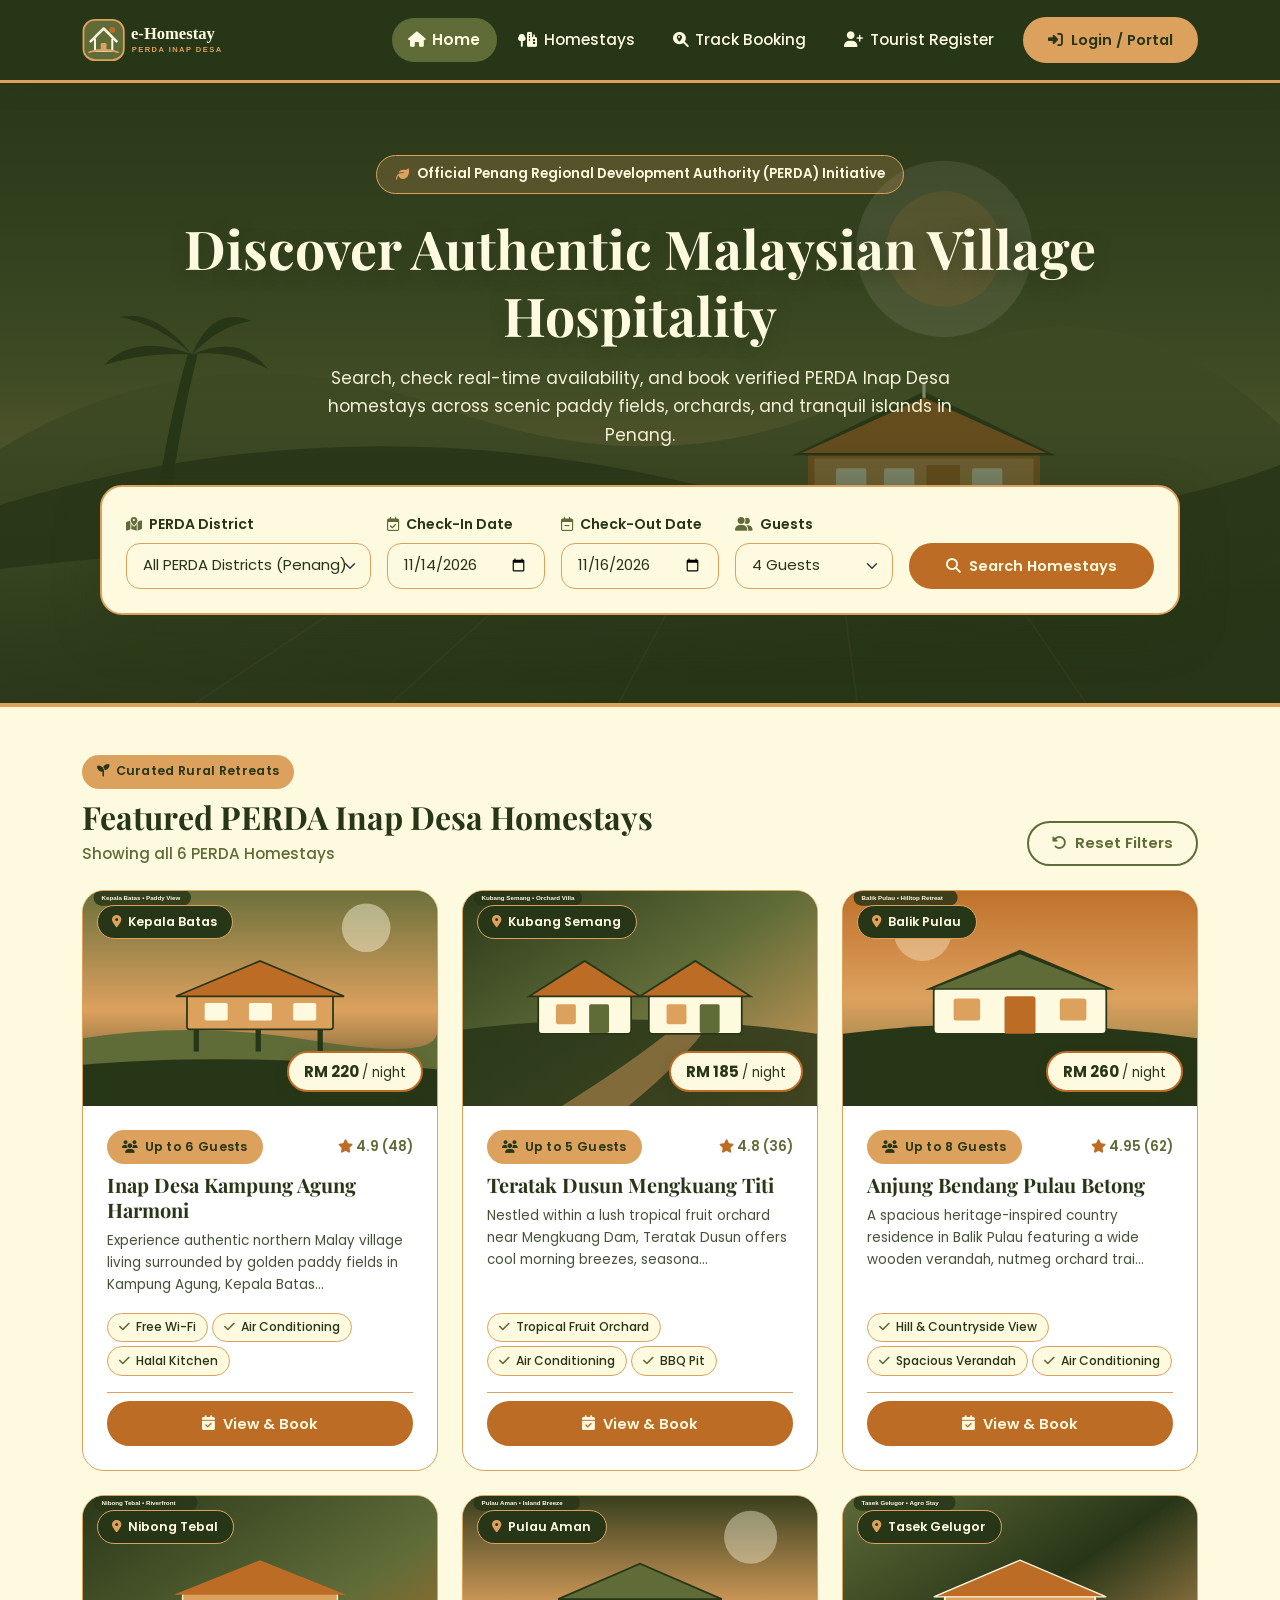
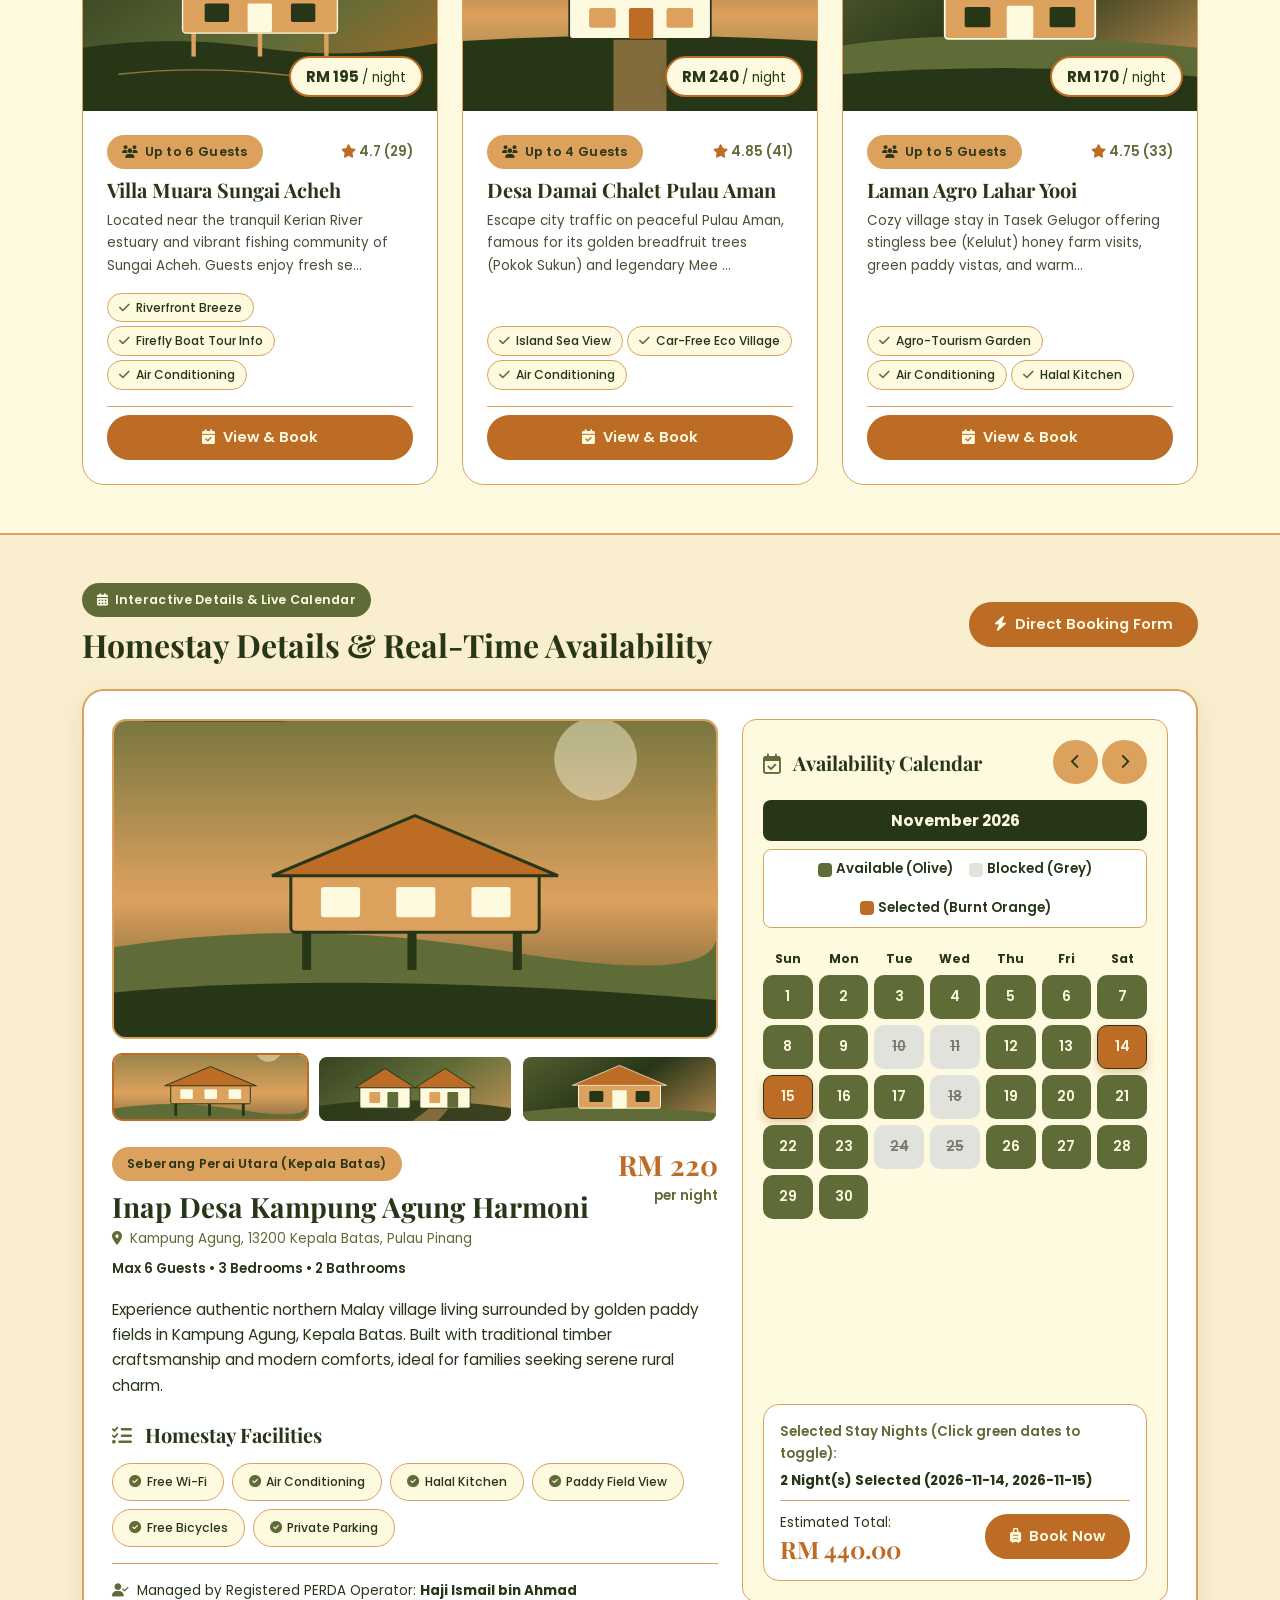
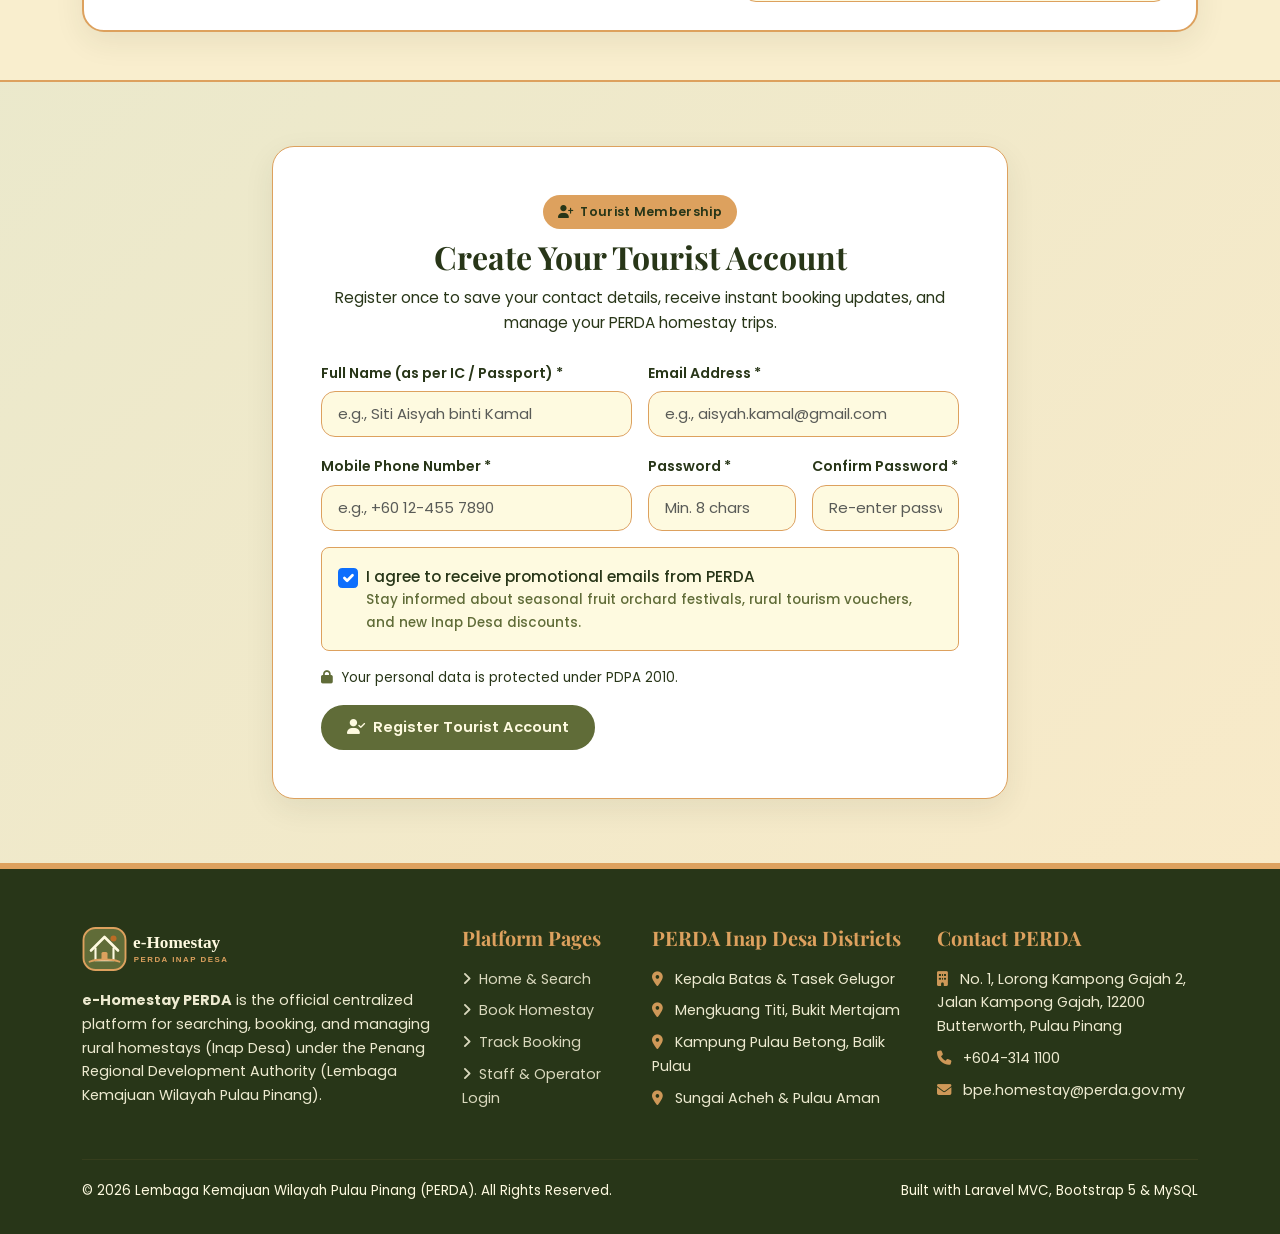
==== commit 5d6365bb: "remove quick pages top bar" ====
--- a/index.html
+++ b/index.html
@@ -20,21 +20,6 @@
   <!-- Accessible Skip Navigation Link -->
   <a href="#mainContent" class="skip-link">Skip to main content</a>
 
-  <!-- Quick 6-Page Platform Switcher Strip -->
-  <div class="page-switcher-bar">
-    <div class="container d-flex flex-wrap align-items-center justify-content-between gap-2">
-      <span><i class="fa-solid fa-compass me-1" style="color: var(--sand);"></i> <strong>e-Homestay Platform Pages:</strong></span>
-      <div class="d-flex flex-wrap gap-1">
-        <a href="index.html" class="active-page">1. Landing &amp; Search</a>
-        <a href="booking.html">2. Booking &amp; Track</a>
-        <a href="login.html">3. Staff/Operator Login</a>
-        <a href="dashboard.html">4. Dashboard</a>
-        <a href="verification.html">5. Verification (24h)</a>
-        <a href="reports.html">6. Officer Reports</a>
-      </div>
-    </div>
-  </div>
-
   <!-- Shared Public Header / Navbar (Dark Green #283618) -->
   <header>
     <nav class="navbar navbar-expand-lg perda-navbar" aria-label="Main Navigation">
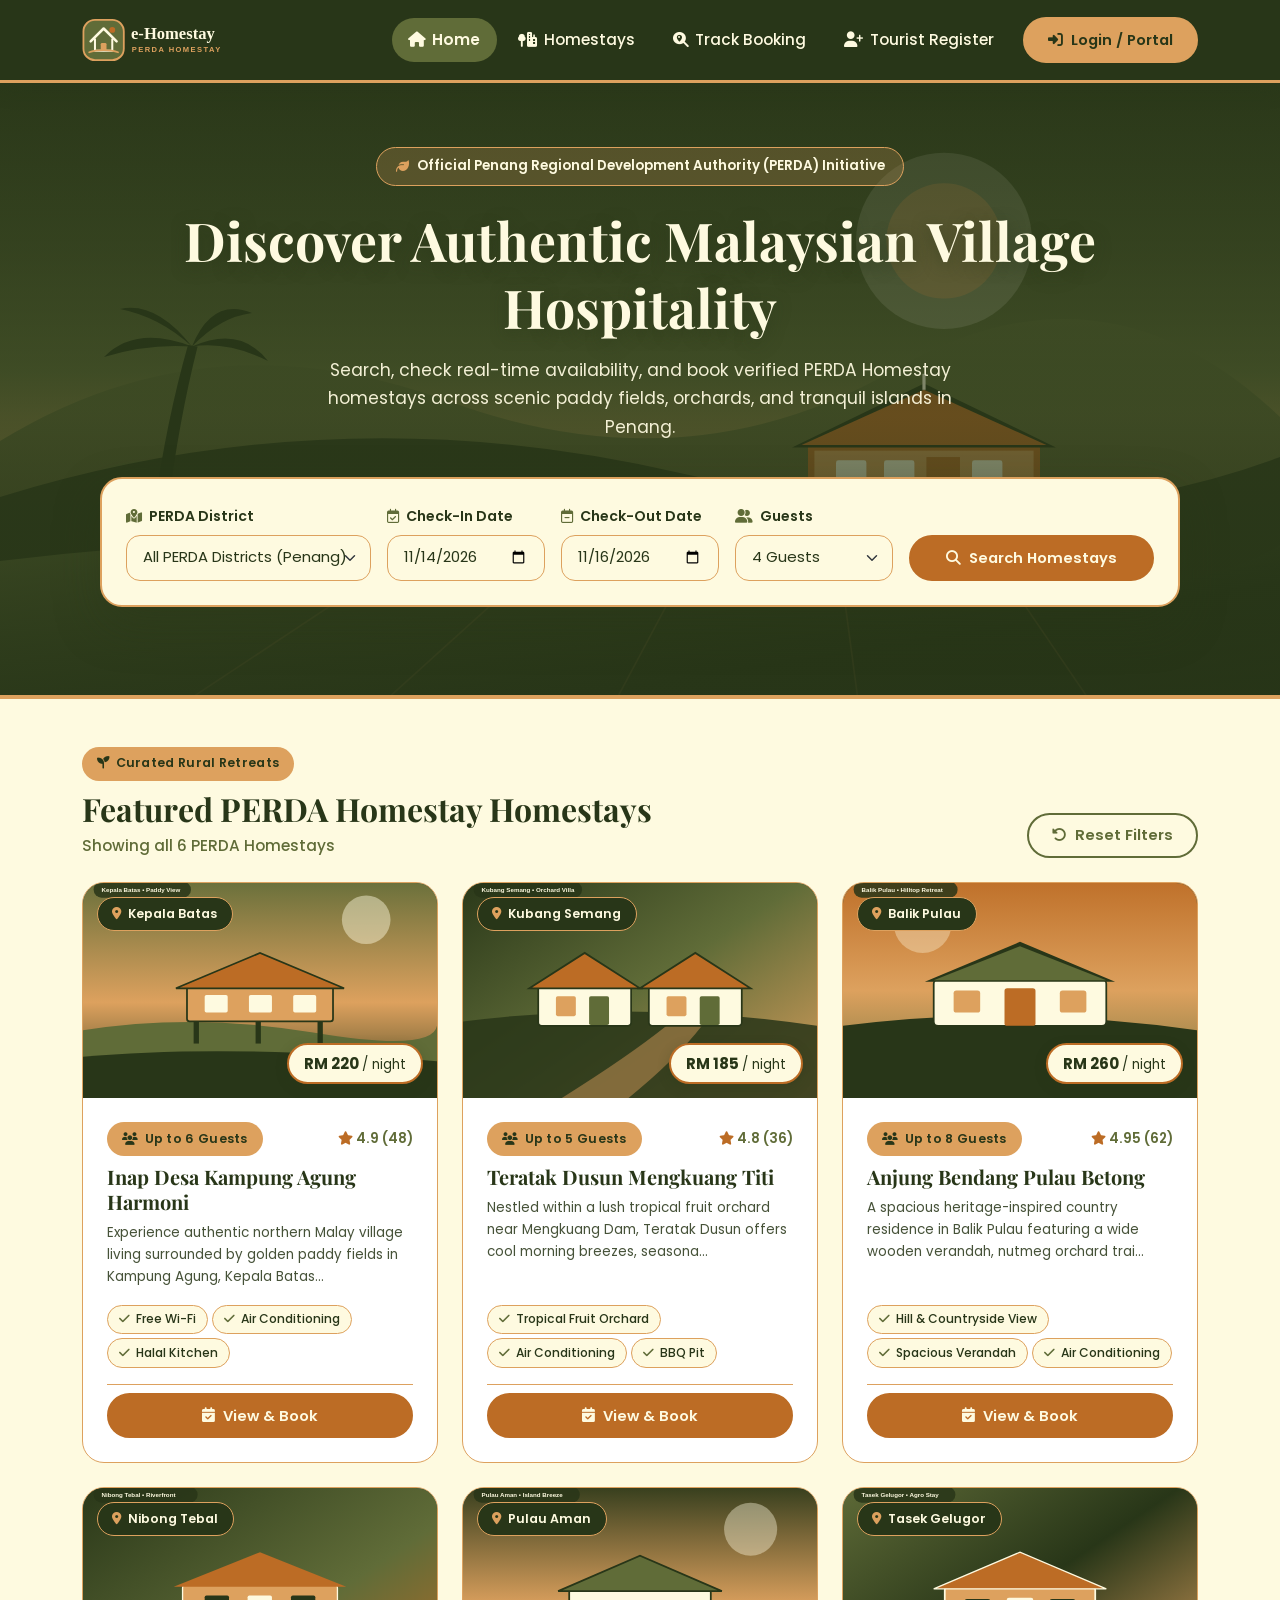
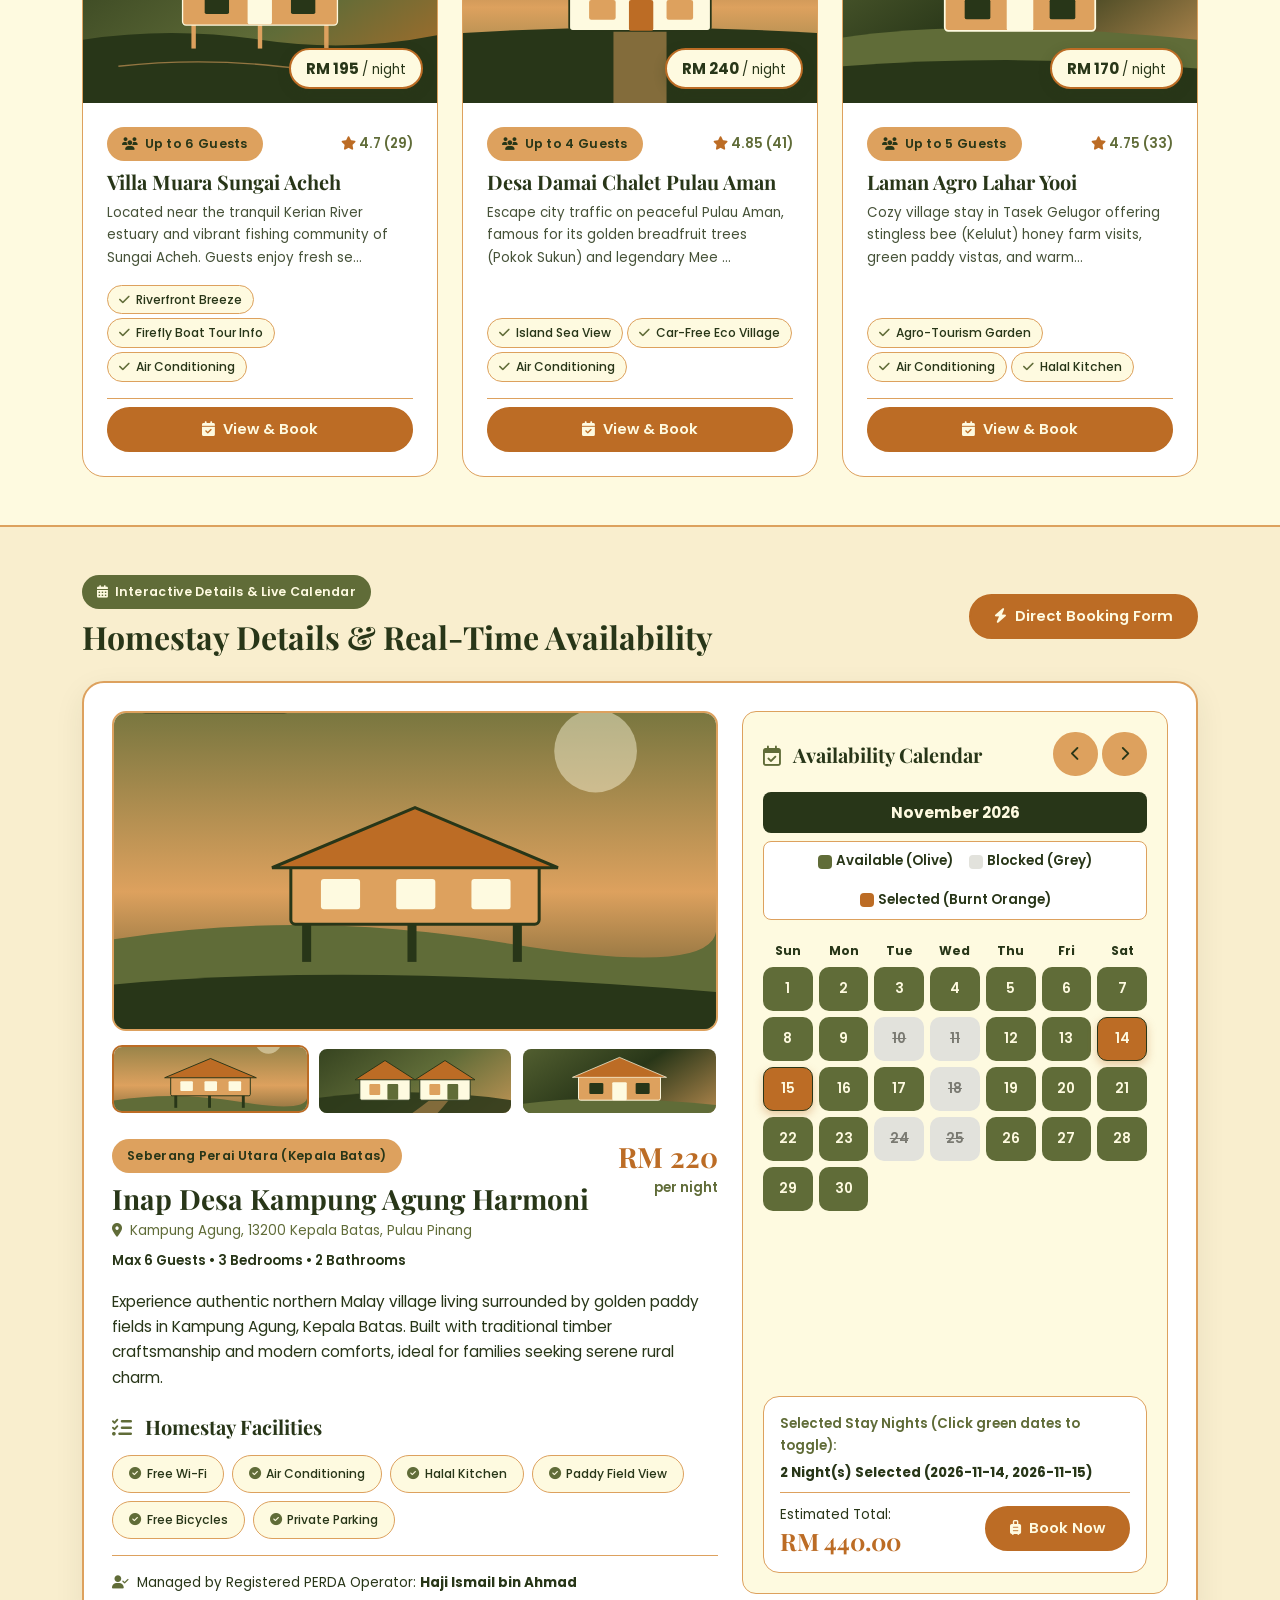
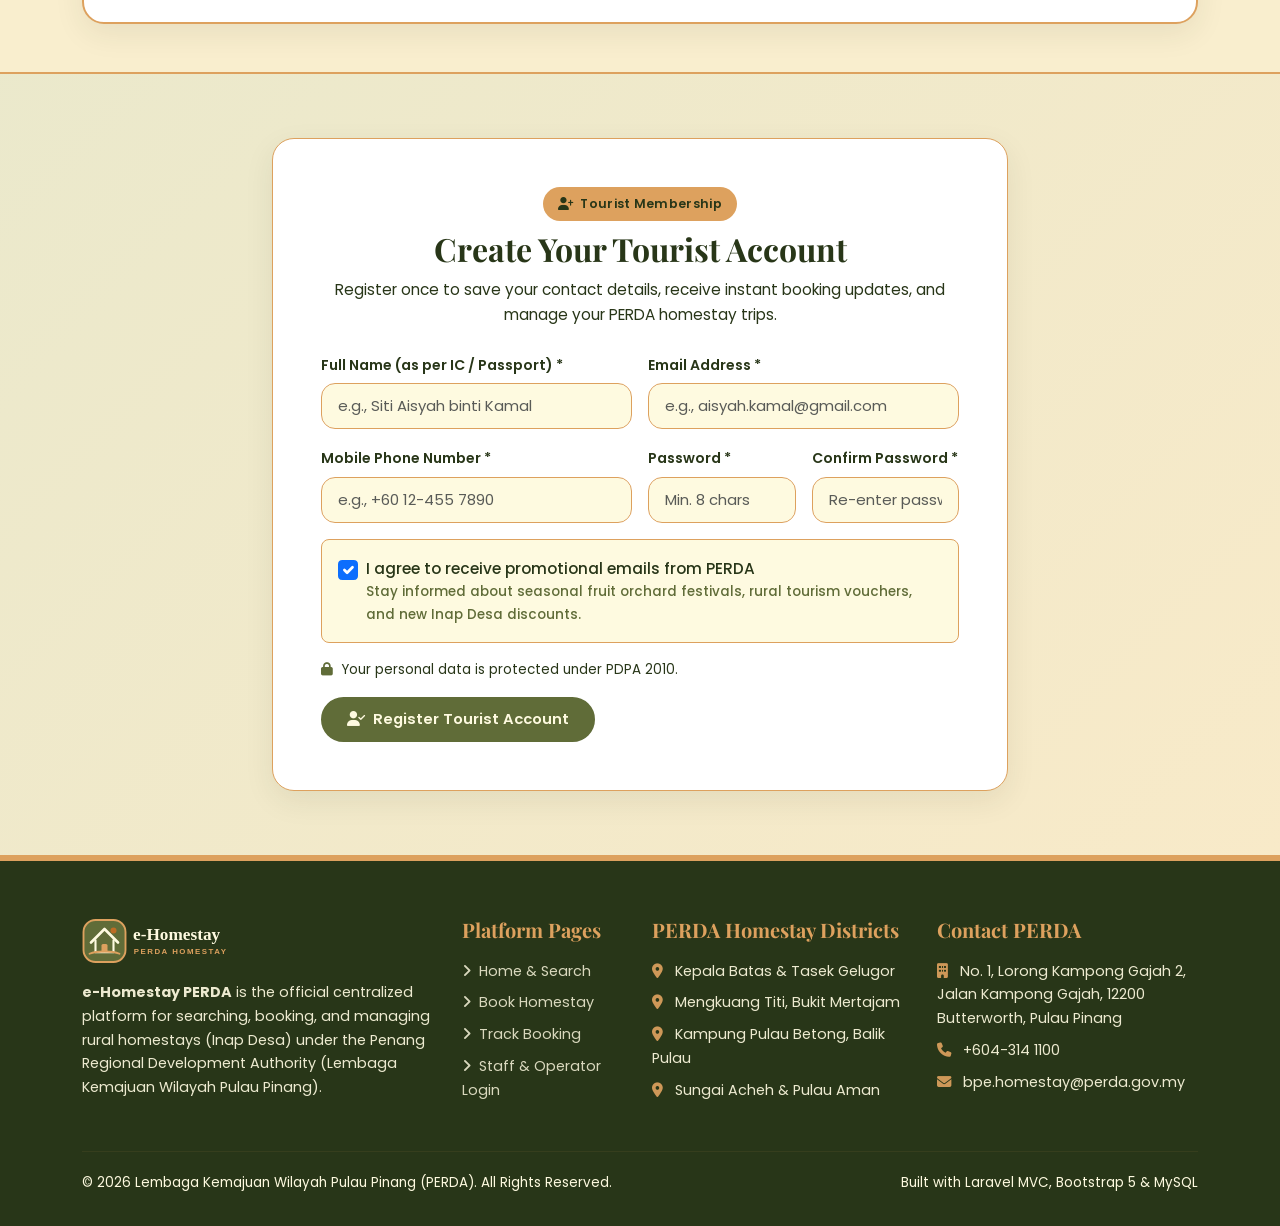
==== commit 39159e19: "change perda inap desa to perda homestay" ====
--- a/index.html
+++ b/index.html
@@ -25,7 +25,7 @@
     <nav class="navbar navbar-expand-lg perda-navbar" aria-label="Main Navigation">
       <div class="container">
         <a class="navbar-brand d-flex align-items-center" href="index.html">
-          <img src="images/logo.svg" alt="e-Homestay PERDA Inap Desa Logo">
+          <img src="images/logo.svg" alt="e-Homestay PERDA Homestay Logo">
         </a>
         <button class="navbar-toggler" type="button" data-bs-toggle="collapse" data-bs-target="#publicNavbarCollapse" aria-controls="publicNavbarCollapse" aria-expanded="false" aria-label="Toggle navigation menu">
           <i class="fa-solid fa-bars"></i>
@@ -65,7 +65,7 @@
         </div>
         <h1 class="hero-title">Discover Authentic Malaysian Village Hospitality</h1>
         <p class="hero-subtitle">
-          Search, check real-time availability, and book verified PERDA Inap Desa homestays across scenic paddy fields, orchards, and tranquil islands in Penang.
+          Search, check real-time availability, and book verified PERDA Homestay homestays across scenic paddy fields, orchards, and tranquil islands in Penang.
         </p>
 
         <!-- Quick Search Bar -->
@@ -130,7 +130,7 @@
             <span class="badge-pill badge-pending mb-2">
               <i class="fa-solid fa-seedling"></i> Curated Rural Retreats
             </span>
-            <h2 class="mb-1">Featured PERDA Inap Desa Homestays</h2>
+            <h2 class="mb-1">Featured PERDA Homestay Homestays</h2>
             <p id="searchResultCount" class="mb-0" style="color: var(--olive); font-weight: 500;">
               Showing all 6 PERDA Homestays
             </p>
@@ -356,7 +356,7 @@
           </ul>
         </div>
         <div class="col-sm-6 col-lg-3">
-          <h5>PERDA Inap Desa Districts</h5>
+          <h5>PERDA Homestay Districts</h5>
           <ul class="list-unstyled d-grid gap-2">
             <li><i class="fa-solid fa-location-dot me-2" style="color: var(--sand);"></i> Kepala Batas &amp; Tasek Gelugor</li>
             <li><i class="fa-solid fa-location-dot me-2" style="color: var(--sand);"></i> Mengkuang Titi, Bukit Mertajam</li>
--- a/css/main.css
+++ b/css/main.css
@@ -50,6 +50,7 @@
 
 html {
   scroll-behavior: smooth;
+  scroll-padding-top: 88px;
 }
 
 body {
@@ -206,14 +207,26 @@
   color: var(--dark-green);
 }
 
-/* 4. PUBLIC NAVBAR (Dark Green #283618 with Cream Text #FEFAE0) */
+/* 4. PUBLIC FIXED TOP NAVBAR (Dark Green #283618 with Cream Text #FEFAE0) */
+header:has(.perda-navbar) {
+  position: fixed;
+  top: 0;
+  left: 0;
+  right: 0;
+  width: 100%;
+  z-index: 1035;
+}
+
+header:has(.perda-navbar) + main {
+  margin-top: 75px;
+}
+
 .perda-navbar {
   background-color: var(--dark-green);
   border-bottom: 3px solid var(--sand);
   padding: 0.75rem 0;
-  position: sticky;
-  top: 0;
-  z-index: 1030;
+  width: 100%;
+  z-index: 1035;
   box-shadow: 0 4px 20px rgba(40, 54, 24, 0.25);
 }
 
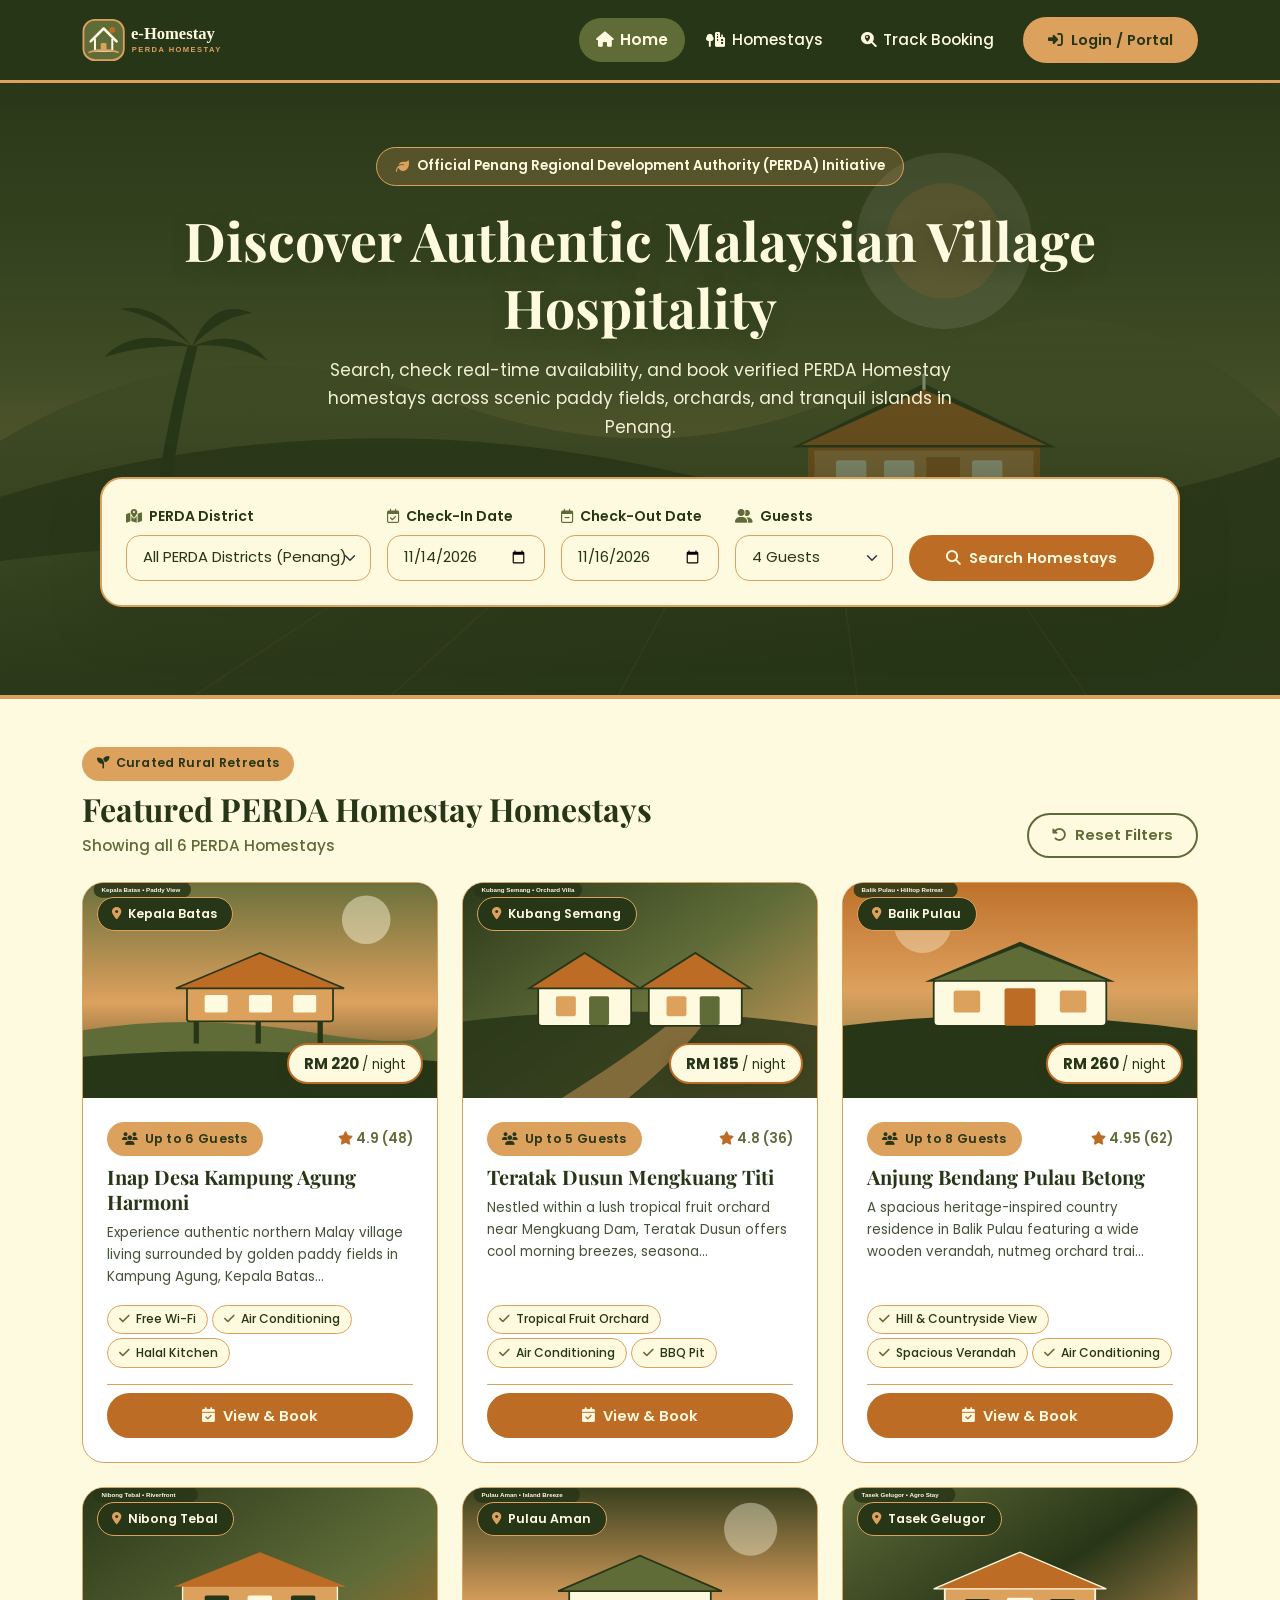
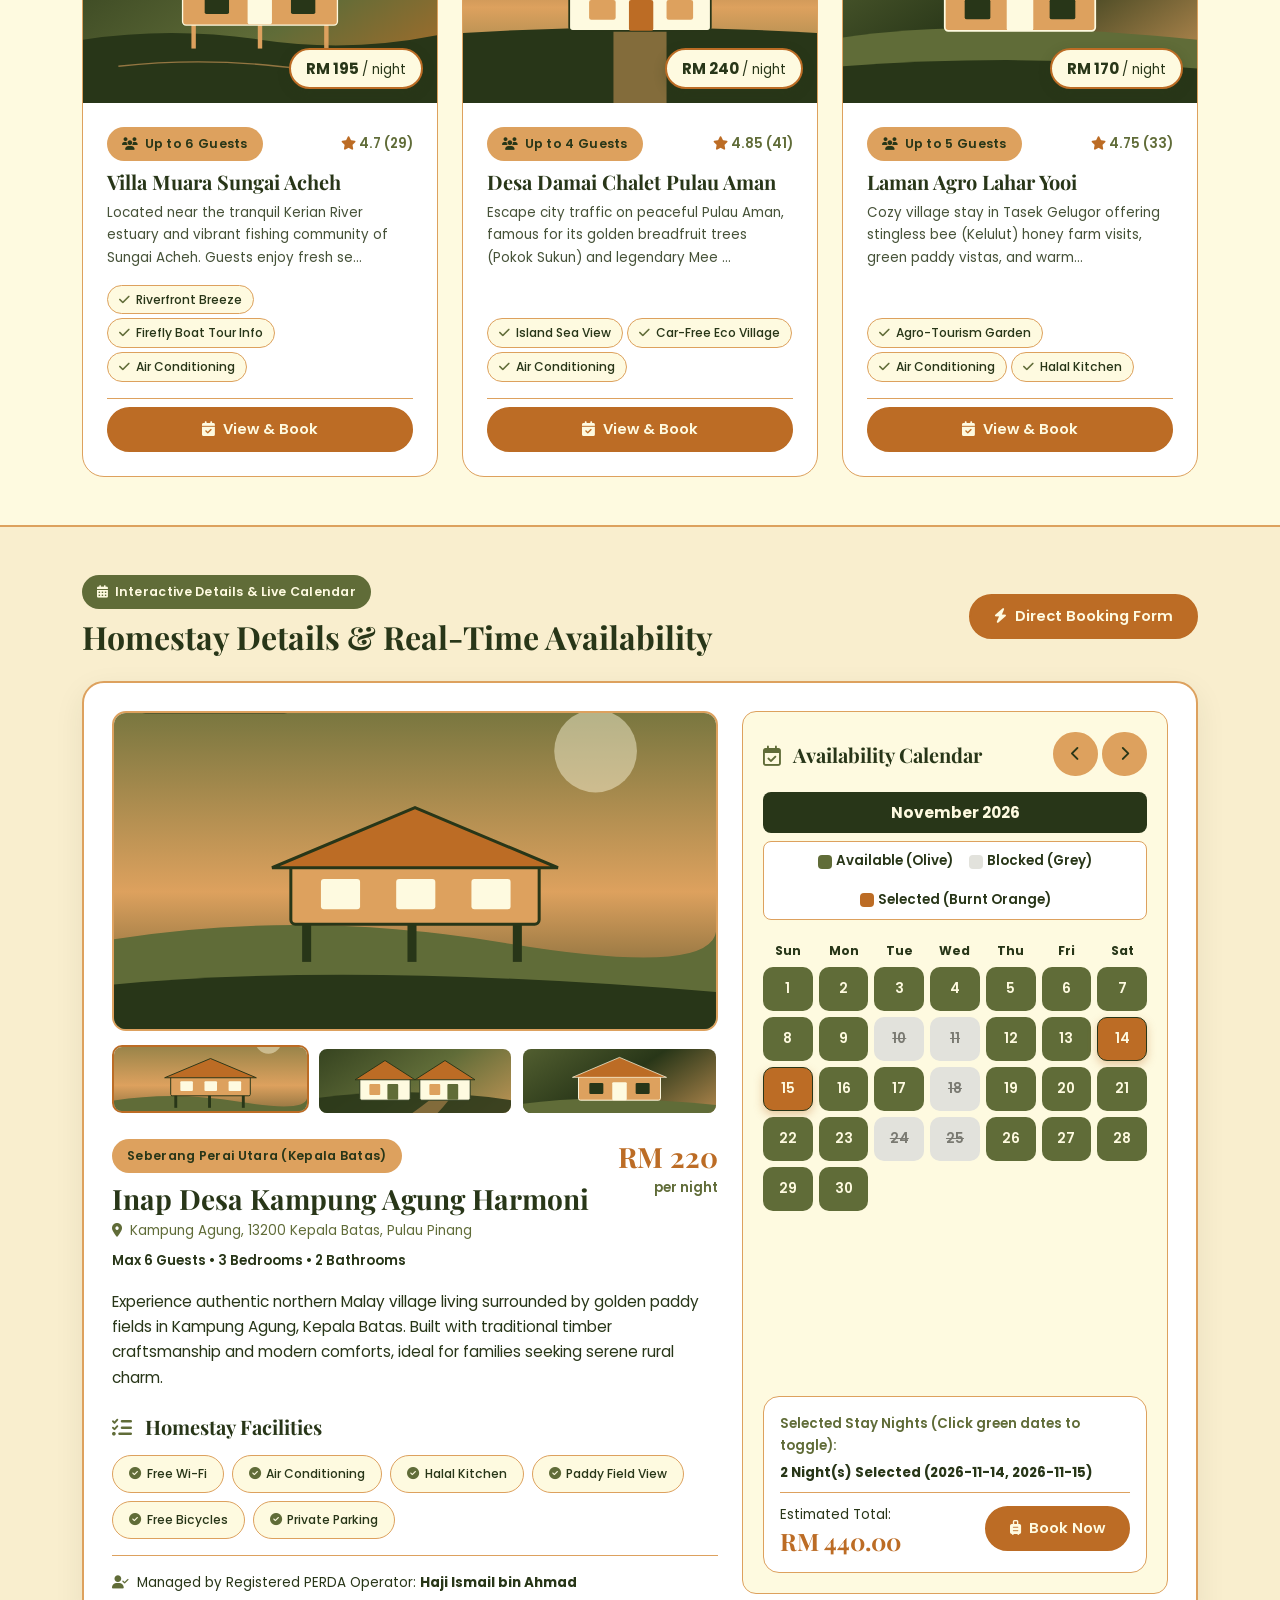
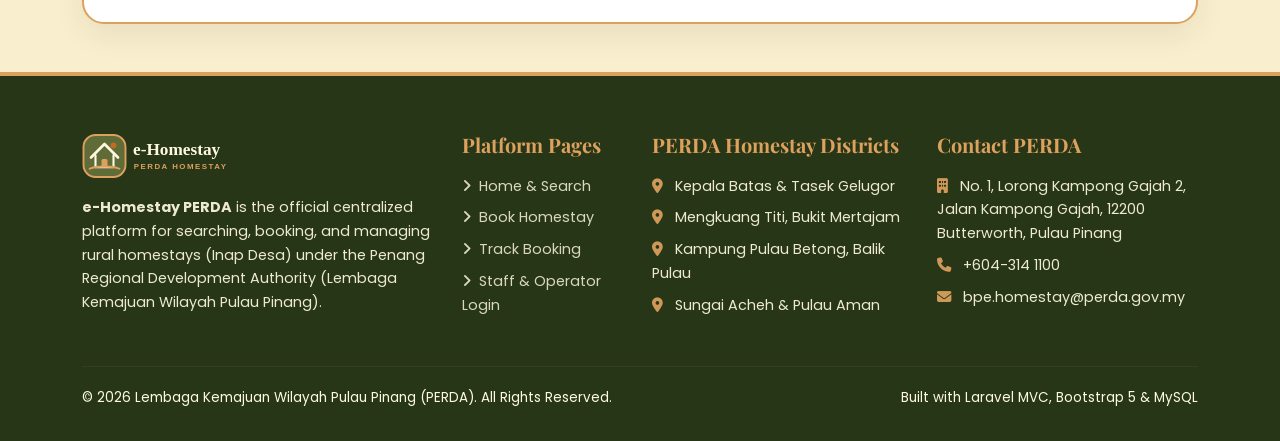
==== commit 73ad84ba: "remove tourist register on landing page" ====
--- a/index.html
+++ b/index.html
@@ -41,9 +41,6 @@
             <li class="nav-item">
               <a class="nav-link" href="booking.html#trackingSection"><i class="fa-solid fa-magnifying-glass-location"></i> Track Booking</a>
             </li>
-            <li class="nav-item">
-              <a class="nav-link" href="#registerSection"><i class="fa-solid fa-user-plus"></i> Tourist Register</a>
-            </li>
             <li class="nav-item ms-lg-2">
               <a class="btn btn-sand" href="login.html">
                 <i class="fa-solid fa-right-to-bracket"></i> Login / Portal
@@ -262,78 +259,6 @@
         </div>
       </div>
     </section>
-
-    <!-- 4. TOURIST REGISTRATION SECTION WITH PERDA PROMOTIONAL EMAIL OPT-IN -->
-    <section id="registerSection" class="registration-section">
-      <div class="container">
-        <div class="row justify-content-center">
-          <div class="col-lg-8">
-            <div class="perda-card p-4 p-md-5">
-              <div class="text-center mb-4">
-                <span class="badge-pill badge-pending mb-2">
-                  <i class="fa-solid fa-user-plus"></i> Tourist Membership
-                </span>
-                <h2 class="font-heading mb-2">Create Your Tourist Account</h2>
-                <p class="mb-0">
-                  Register once to save your contact details, receive instant booking updates, and manage your PERDA homestay trips.
-                </p>
-              </div>
-
-              <form id="touristRegisterForm" novalidate>
-                <div class="row g-3">
-                  <div class="col-md-6">
-                    <label for="regFullName" class="form-label">Full Name (as per IC / Passport) *</label>
-                    <input type="text" id="regFullName" class="form-control" placeholder="e.g., Siti Aisyah binti Kamal" required>
-                    <div id="regFullNameErr" class="invalid-feedback-custom"></div>
-                  </div>
-                  <div class="col-md-6">
-                    <label for="regEmail" class="form-label">Email Address *</label>
-                    <input type="email" id="regEmail" class="form-control" placeholder="e.g., aisyah.kamal@gmail.com" required>
-                    <div id="regEmailErr" class="invalid-feedback-custom"></div>
-                  </div>
-                  <div class="col-md-6">
-                    <label for="regPhone" class="form-label">Mobile Phone Number *</label>
-                    <input type="tel" id="regPhone" class="form-control" placeholder="e.g., +60 12-455 7890" required>
-                    <div id="regPhoneErr" class="invalid-feedback-custom"></div>
-                  </div>
-                  <div class="col-md-3">
-                    <label for="regPassword" class="form-label">Password *</label>
-                    <input type="password" id="regPassword" class="form-control" placeholder="Min. 8 chars" required>
-                    <div id="regPasswordErr" class="invalid-feedback-custom"></div>
-                  </div>
-                  <div class="col-md-3">
-                    <label for="regConfirmPassword" class="form-label">Confirm Password *</label>
-                    <input type="password" id="regConfirmPassword" class="form-control" placeholder="Re-enter password" required>
-                    <div id="regConfirmPasswordErr" class="invalid-feedback-custom"></div>
-                  </div>
-
-                  <!-- Required Promotional Opt-In Checkbox -->
-                  <div class="col-12 mt-3">
-                    <div class="p-3 rounded-3 d-flex align-items-start gap-2" style="background-color: var(--cream); border: 1.5px solid var(--sand);">
-                      <input type="checkbox" id="regPromoOptIn" class="form-check-input mt-1" style="width: 20px; height: 20px; accent-color: var(--olive);" checked>
-                      <label for="regPromoOptIn" class="form-check-label fw-medium" style="cursor: pointer;">
-                        I agree to receive promotional emails from PERDA
-                        <span class="d-block small" style="color: var(--olive);">
-                          Stay informed about seasonal fruit orchard festivals, rural tourism vouchers, and new Inap Desa discounts.
-                        </span>
-                      </label>
-                    </div>
-                  </div>
-
-                  <div class="col-12 mt-3 d-flex flex-wrap justify-content-between align-items-center gap-3">
-                    <span class="small"><i class="fa-solid fa-lock me-1" style="color: var(--olive);"></i> Your personal data is protected under PDPA 2010.</span>
-                    <button type="submit" class="btn btn-olive px-4">
-                      <i class="fa-solid fa-user-check"></i> Register Tourist Account
-                    </button>
-                  </div>
-                </div>
-                <div id="regSuccessBanner" aria-live="polite"></div>
-              </form>
-            </div>
-          </div>
-        </div>
-      </div>
-    </section>
   </main>
 
   <!-- Shared Footer in Dark Green (#283618) with Cream Text (#FEFAE0) -->
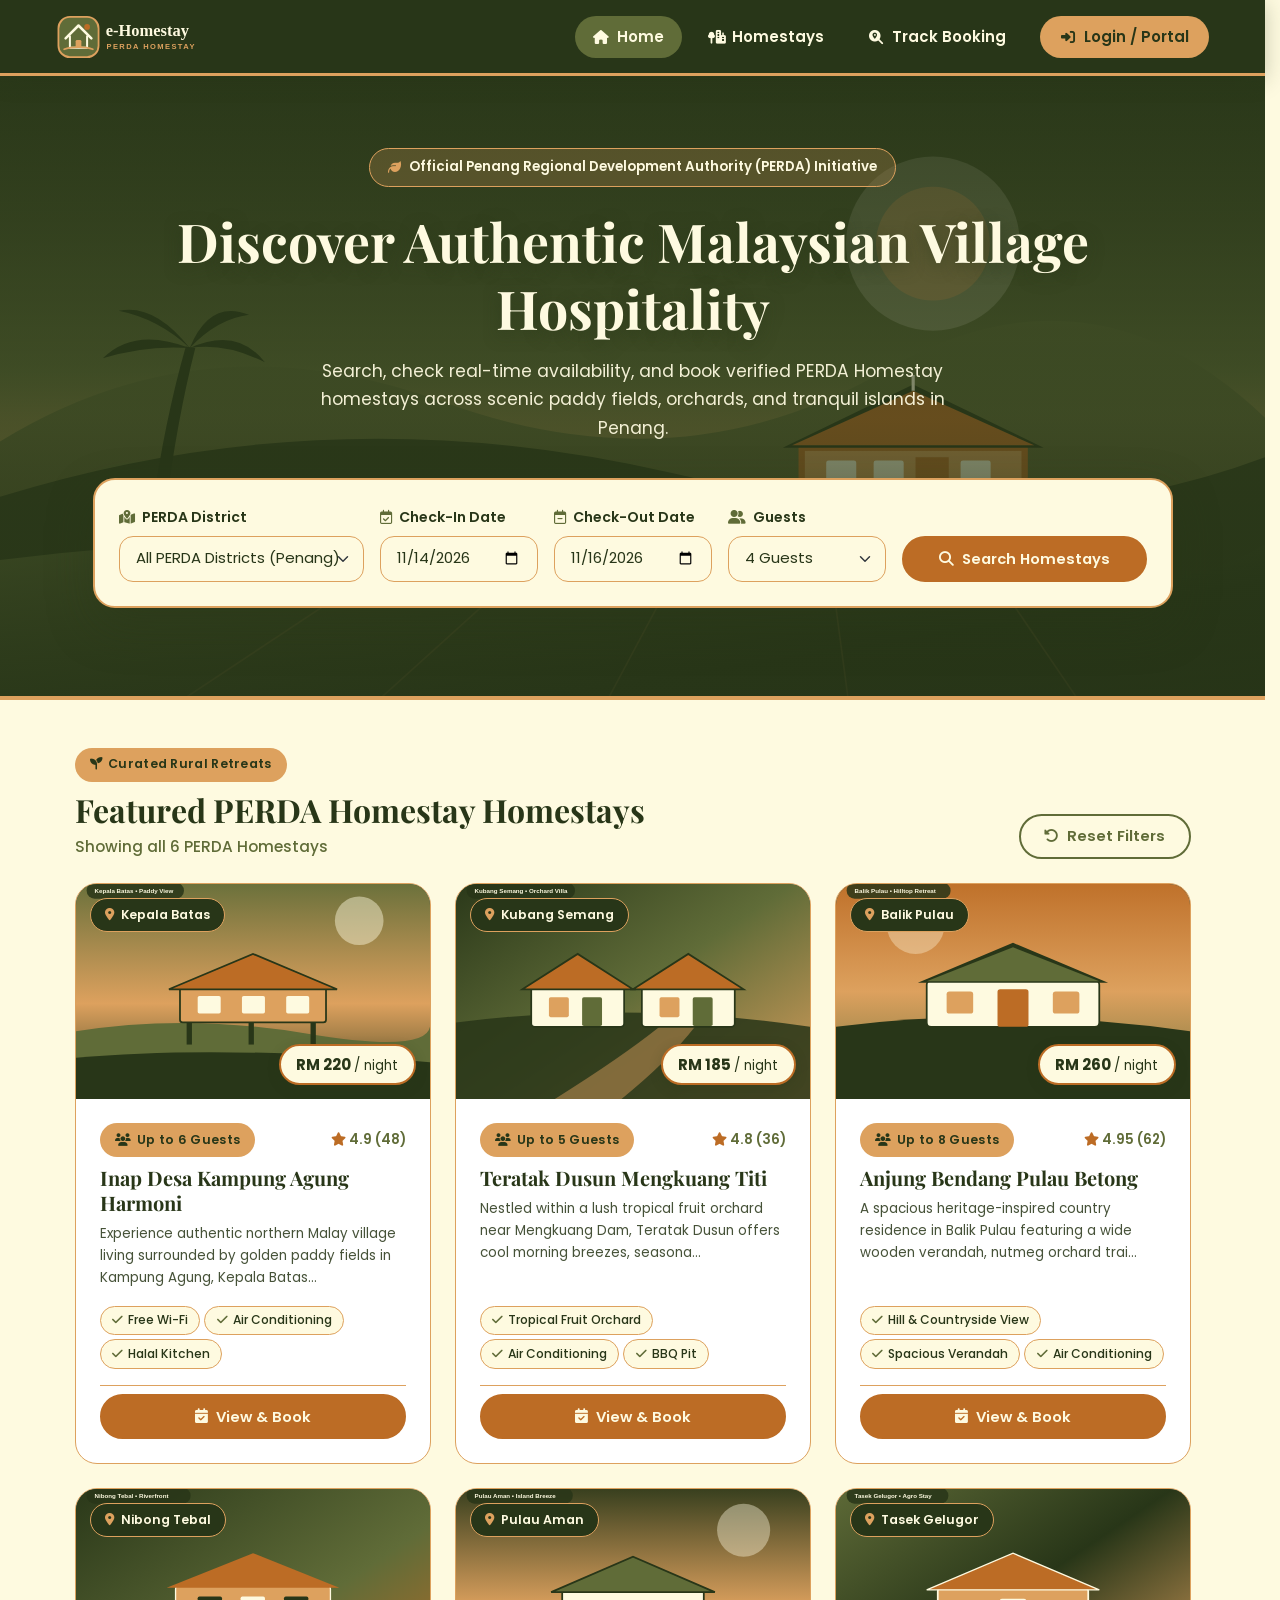
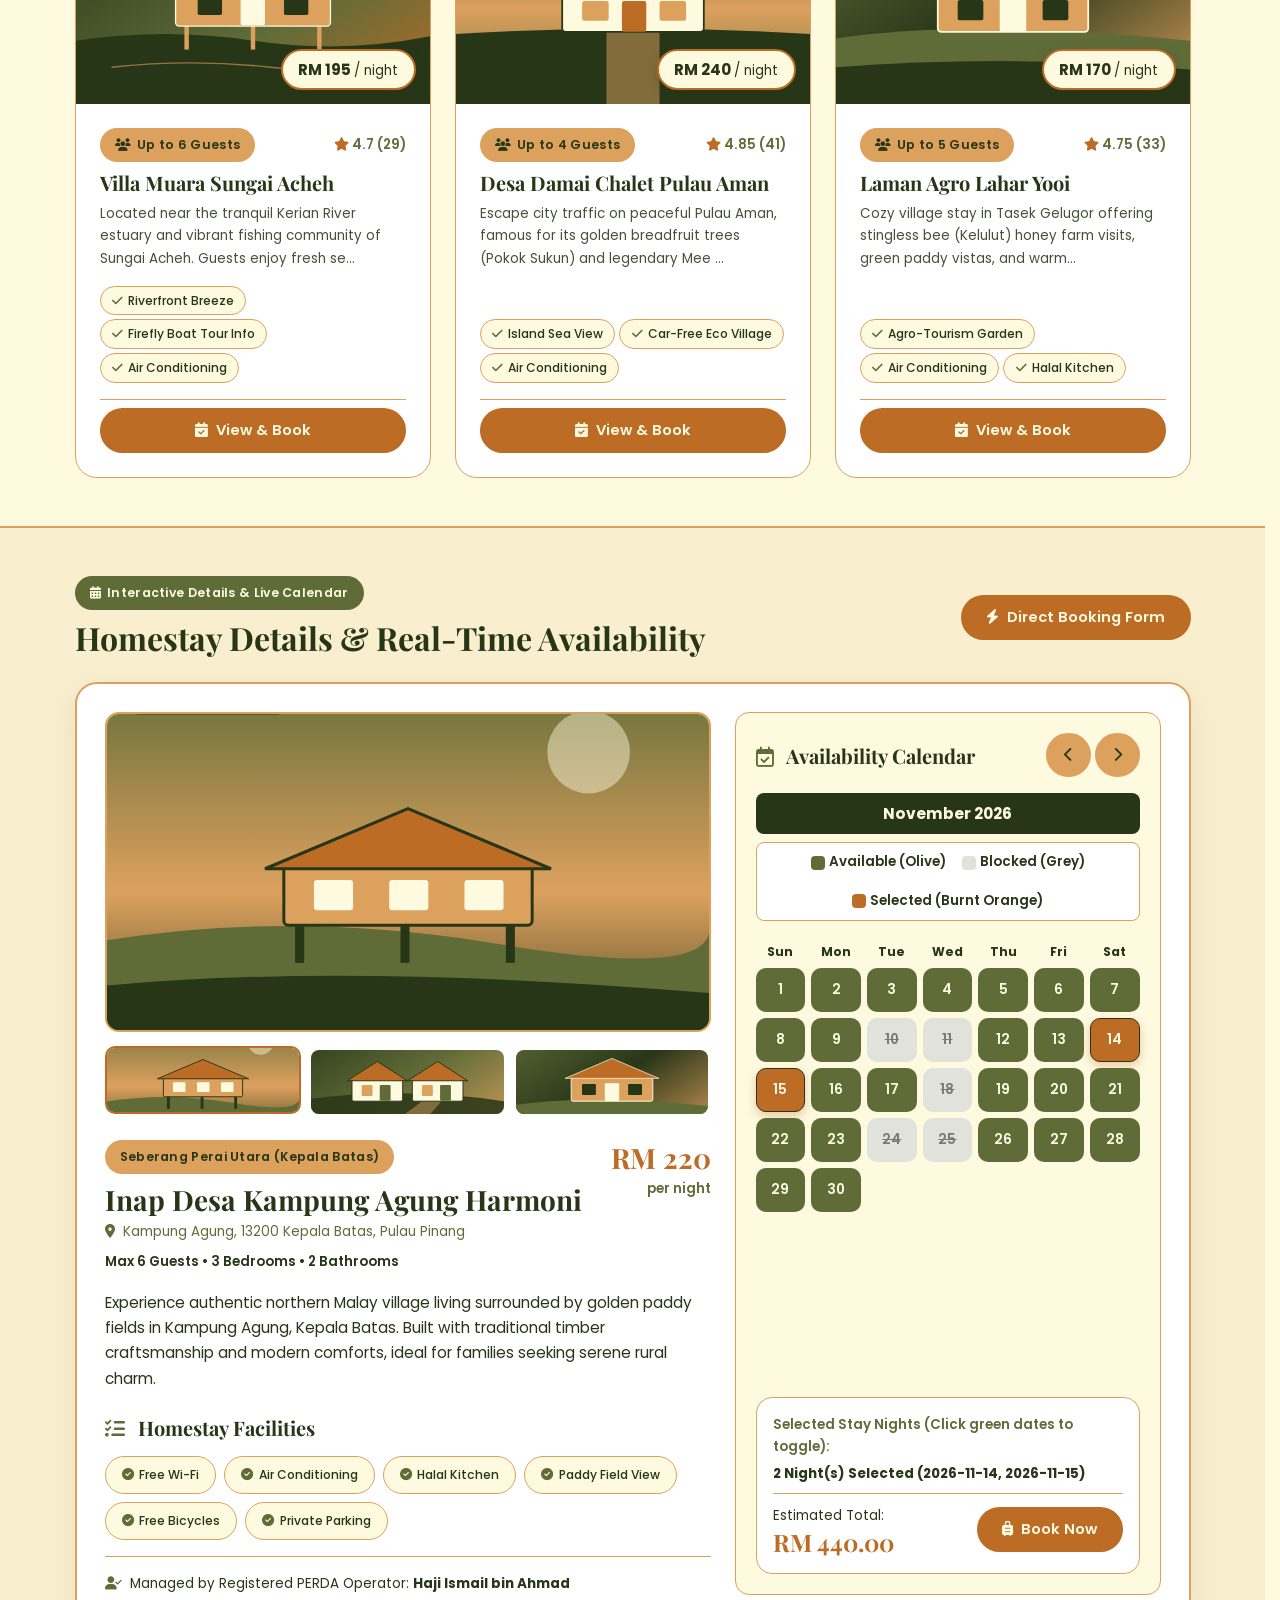
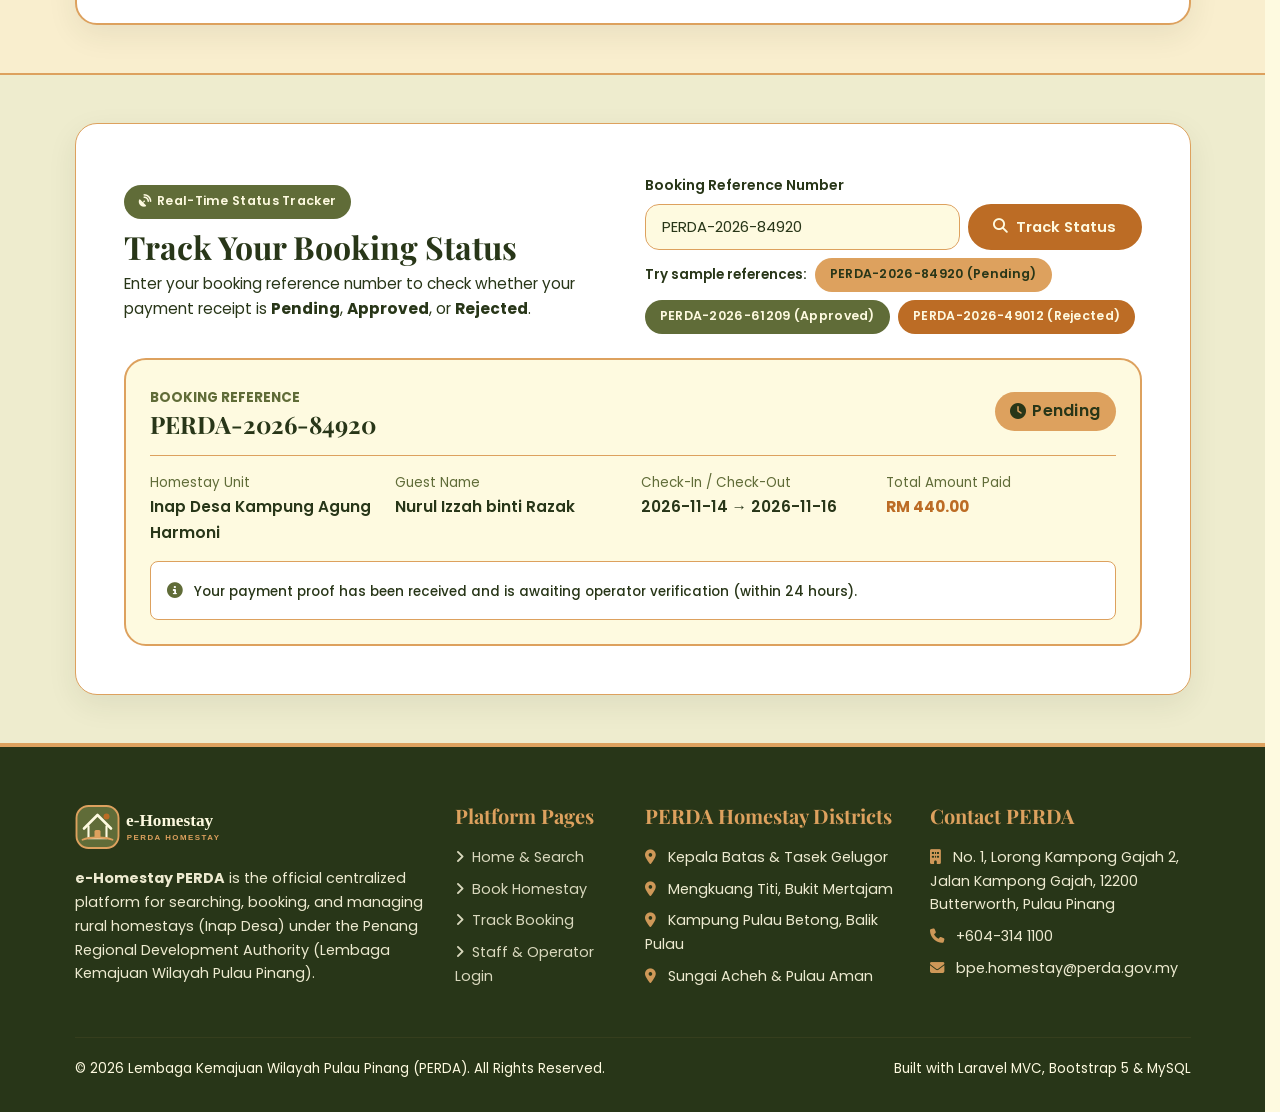
==== commit fdbe6d7b: "latest" ====
--- a/index.html
+++ b/index.html
@@ -20,30 +20,40 @@
   <!-- Accessible Skip Navigation Link -->
   <a href="#mainContent" class="skip-link">Skip to main content</a>
 
-  <!-- Shared Public Header / Navbar (Dark Green #283618) -->
-  <header>
+  <!-- Shared Public Header / Navbar (Single Shared Structure) -->
+  <header id="sharedPublicHeader" class="perda-public-header">
     <nav class="navbar navbar-expand-lg perda-navbar" aria-label="Main Navigation">
-      <div class="container">
-        <a class="navbar-brand d-flex align-items-center" href="index.html">
+      <div class="perda-navbar-container">
+        <a class="navbar-brand" href="index.html">
           <img src="images/logo.svg" alt="e-Homestay PERDA Homestay Logo">
         </a>
         <button class="navbar-toggler" type="button" data-bs-toggle="collapse" data-bs-target="#publicNavbarCollapse" aria-controls="publicNavbarCollapse" aria-expanded="false" aria-label="Toggle navigation menu">
           <i class="fa-solid fa-bars"></i>
         </button>
         <div class="collapse navbar-collapse" id="publicNavbarCollapse">
-          <ul class="navbar-nav ms-auto align-items-lg-center gap-1 mt-3 mt-lg-0">
+          <ul class="navbar-nav ms-lg-auto">
             <li class="nav-item">
-              <a class="nav-link active" href="index.html"><i class="fa-solid fa-house"></i> Home</a>
+              <a class="nav-link active" data-nav-key="home" href="index.html">
+                <i class="fa-solid fa-house"></i>
+                <span>Home</span>
+              </a>
             </li>
             <li class="nav-item">
-              <a class="nav-link" href="#homestaysSection"><i class="fa-solid fa-tree-city"></i> Homestays</a>
+              <a class="nav-link" data-nav-key="homestays" href="index.html#homestaysSection">
+                <i class="fa-solid fa-tree-city"></i>
+                <span>Homestays</span>
+              </a>
             </li>
             <li class="nav-item">
-              <a class="nav-link" href="booking.html#trackingSection"><i class="fa-solid fa-magnifying-glass-location"></i> Track Booking</a>
+              <a class="nav-link" data-nav-key="track" href="index.html#trackingSection">
+                <i class="fa-solid fa-magnifying-glass-location"></i>
+                <span>Track Booking</span>
+              </a>
             </li>
-            <li class="nav-item ms-lg-2">
-              <a class="btn btn-sand" href="login.html">
-                <i class="fa-solid fa-right-to-bracket"></i> Login / Portal
+            <li class="nav-item perda-navbar-cta">
+              <a class="btn btn-sand perda-login-btn" href="login.html">
+                <i class="fa-solid fa-right-to-bracket"></i>
+                <span>Login / Portal</span>
               </a>
             </li>
           </ul>
@@ -259,6 +269,53 @@
         </div>
       </div>
     </section>
+
+    <!-- 4. BOOKING STATUS TRACKING SECTION -->
+    <section id="trackingSection" class="py-5" style="background-color: rgba(96, 108, 56, 0.1); border-top: 2px solid var(--sand);">
+      <div class="container">
+        <div class="perda-card p-4 p-md-5">
+          <div class="row g-4 align-items-center mb-4">
+            <div class="col-lg-6">
+              <span class="badge-pill badge-approved mb-2">
+                <i class="fa-solid fa-satellite-dish"></i> Real-Time Status Tracker
+              </span>
+              <h2 class="font-heading mb-1">Track Your Booking Status</h2>
+              <p class="mb-0">
+                Enter your booking reference number to check whether your payment receipt is <strong>Pending</strong>, <strong>Approved</strong>, or <strong>Rejected</strong>.
+              </p>
+            </div>
+            <div class="col-lg-6">
+              <form id="bookingTrackForm" novalidate>
+                <label for="trackRefInput" class="form-label">Booking Reference Number</label>
+                <div class="d-flex flex-wrap flex-sm-nowrap gap-2">
+                  <input type="text" id="trackRefInput" class="form-control" value="PERDA-2026-84920" placeholder="e.g., PERDA-2026-84920">
+                  <button type="submit" class="btn btn-cta flex-shrink-0">
+                    <i class="fa-solid fa-magnifying-glass"></i> Track Status
+                  </button>
+                </div>
+                <div id="trackRefErr" class="invalid-feedback-custom"></div>
+              </form>
+              <!-- Sample Clickable Reference Pills for Pending, Approved, Rejected -->
+              <div class="d-flex flex-wrap align-items-center gap-2 mt-2 small">
+                <span class="fw-semibold">Try sample references:</span>
+                <button type="button" class="badge-pill badge-pending border-0" style="cursor: pointer;" onclick="quickTrackRef('PERDA-2026-84920')">
+                  PERDA-2026-84920 (Pending)
+                </button>
+                <button type="button" class="badge-pill badge-approved border-0" style="cursor: pointer;" onclick="quickTrackRef('PERDA-2026-61209')">
+                  PERDA-2026-61209 (Approved)
+                </button>
+                <button type="button" class="badge-pill badge-rejected border-0" style="cursor: pointer;" onclick="quickTrackRef('PERDA-2026-49012')">
+                  PERDA-2026-49012 (Rejected)
+                </button>
+              </div>
+            </div>
+          </div>
+
+          <!-- Dynamic Tracking Result Card populated by js/validation.js -->
+          <div id="trackingResultContainer" aria-live="polite"></div>
+        </div>
+      </div>
+    </section>
   </main>
 
   <!-- Shared Footer in Dark Green (#283618) with Cream Text (#FEFAE0) -->
@@ -276,7 +333,7 @@
           <ul class="list-unstyled d-grid gap-2">
             <li><a href="index.html"><i class="fa-solid fa-angle-right me-1"></i> Home &amp; Search</a></li>
             <li><a href="booking.html"><i class="fa-solid fa-angle-right me-1"></i> Book Homestay</a></li>
-            <li><a href="booking.html#trackingSection"><i class="fa-solid fa-angle-right me-1"></i> Track Booking</a></li>
+            <li><a href="index.html#trackingSection"><i class="fa-solid fa-angle-right me-1"></i> Track Booking</a></li>
             <li><a href="login.html"><i class="fa-solid fa-angle-right me-1"></i> Staff &amp; Operator Login</a></li>
           </ul>
         </div>
--- a/css/main.css
+++ b/css/main.css
@@ -51,6 +51,7 @@
 html {
   scroll-behavior: smooth;
   scroll-padding-top: 88px;
+  scrollbar-gutter: stable;
 }
 
 body {
@@ -207,64 +208,208 @@
   color: var(--dark-green);
 }
 
-/* 4. PUBLIC FIXED TOP NAVBAR (Dark Green #283618 with Cream Text #FEFAE0) */
+/* 4. PUBLIC SHARED TOP NAVBAR (Dark Green #283618 with Cream Text #FEFAE0) */
+.perda-public-header,
 header:has(.perda-navbar) {
-  position: fixed;
+  position: sticky;
   top: 0;
   left: 0;
   right: 0;
   width: 100%;
   z-index: 1035;
-}
-
-header:has(.perda-navbar) + main {
-  margin-top: 75px;
+  margin: 0;
+  padding: 0;
 }
 
 .perda-navbar {
-  background-color: var(--dark-green);
-  border-bottom: 3px solid var(--sand);
-  padding: 0.75rem 0;
+  background-color: #283618;
+  border-bottom: 3px solid #DDA15E;
+  padding: 0 !important;
+  margin: 0;
+  min-height: 76px;
+  height: 76px;
   width: 100%;
   z-index: 1035;
+  display: flex;
+  align-items: center;
   box-shadow: 0 4px 20px rgba(40, 54, 24, 0.25);
+}
+
+.perda-navbar-container {
+  width: 100%;
+  max-width: 1200px;
+  height: 76px;
+  margin: 0 auto;
+  padding: 0 24px;
+  display: flex;
+  align-items: center;
+  justify-content: space-between;
+  box-sizing: border-box;
+}
+
+.perda-navbar .navbar-brand {
+  display: inline-flex;
+  align-items: center;
+  padding: 0 !important;
+  margin: 0 !important;
+  height: 46px;
+  line-height: 1;
+  flex-shrink: 0;
 }
 
 .perda-navbar .navbar-brand img {
   height: 46px;
   width: auto;
+  display: block;
+}
+
+.perda-navbar .navbar-collapse {
+  flex-grow: 1;
+  align-items: center;
+}
+
+.perda-navbar .navbar-nav {
+  display: flex;
+  align-items: center;
+  gap: 8px;
+  margin: 0 0 0 auto !important;
+  padding: 0 !important;
+  list-style: none;
+}
+
+.perda-navbar .nav-item {
+  display: flex;
+  align-items: center;
+  margin: 0 !important;
+  padding: 0 !important;
+}
+
+.perda-navbar .nav-item.perda-navbar-cta {
+  margin-left: 8px !important;
+}
+
+.perda-navbar .nav-link,
+.perda-navbar .perda-login-btn,
+.perda-navbar .btn-sand {
+  font-family: 'Poppins', sans-serif !important;
+  font-size: 15px !important;
+  font-weight: 600 !important;
+  line-height: 1 !important;
+  letter-spacing: 0 !important;
+  height: 42px;
+  min-height: 42px;
+  border-radius: 999px;
+  display: inline-flex;
+  align-items: center;
+  justify-content: center;
+  gap: 8px;
+  white-space: nowrap;
+  box-sizing: border-box;
+  margin: 0 !important;
+  border: 0 !important;
+  transform: none !important;
+  transition: background-color 0.2s ease, color 0.2s ease;
 }
 
 .perda-navbar .nav-link {
-  color: var(--cream) !important;
-  font-weight: 500;
-  padding: 0.55rem 1.05rem !important;
-  border-radius: var(--radius-pill);
-  min-height: 44px;
-  display: inline-flex;
-  align-items: center;
-  gap: 0.45rem;
-  transition: var(--transition-base);
+  padding: 0 18px !important;
+  color: #FEFAE0 !important;
+  background-color: transparent;
+}
+
+.perda-navbar .perda-login-btn,
+.perda-navbar .btn-sand {
+  padding: 0 20px !important;
+  background-color: #DDA15E !important;
+  color: #283618 !important;
+  box-shadow: none !important;
+}
+
+.perda-navbar .perda-login-btn:hover,
+.perda-navbar .perda-login-btn:focus,
+.perda-navbar .btn-sand:hover,
+.perda-navbar .btn-sand:focus {
+  background-color: #BC6C25 !important;
+  color: #FEFAE0 !important;
+  transform: none !important;
+}
+
+.perda-navbar .nav-link i,
+.perda-navbar .perda-login-btn i,
+.perda-navbar .btn-sand i {
+  font-size: 14px;
+  line-height: 1;
+  width: 16px;
+  text-align: center;
+  flex-shrink: 0;
 }
 
 .perda-navbar .nav-link:hover {
   background-color: rgba(221, 161, 94, 0.2);
-  color: var(--sand) !important;
+  color: #DDA15E !important;
 }
 
 .perda-navbar .nav-link.active {
-  background-color: var(--olive);
-  color: var(--cream) !important;
-  font-weight: 600;
+  background-color: #606C38 !important;
+  color: #FEFAE0 !important;
 }
 
 .perda-navbar .navbar-toggler {
-  border: 2px solid var(--sand);
-  color: var(--cream);
+  border: 2px solid #DDA15E;
+  color: #FEFAE0;
   min-height: 44px;
   min-width: 44px;
   border-radius: var(--radius-sm);
   padding: 0.4rem 0.65rem;
+  display: none;
+  align-items: center;
+  justify-content: center;
+}
+
+@media (max-width: 991.98px) {
+  .perda-navbar {
+    height: auto;
+    min-height: 76px;
+  }
+
+  .perda-navbar-container {
+    height: auto;
+    min-height: 76px;
+    flex-wrap: wrap;
+    padding-top: 12px;
+    padding-bottom: 12px;
+  }
+
+  .perda-navbar .navbar-toggler {
+    display: inline-flex;
+  }
+
+  .perda-navbar .navbar-collapse {
+    flex-basis: 100%;
+    width: 100%;
+  }
+
+  .perda-navbar .navbar-nav {
+    flex-direction: column;
+    align-items: stretch;
+    width: 100%;
+    gap: 6px;
+    margin: 12px 0 4px 0 !important;
+  }
+
+  .perda-navbar .nav-item,
+  .perda-navbar .nav-item.perda-navbar-cta {
+    width: 100%;
+    margin-left: 0 !important;
+  }
+
+  .perda-navbar .nav-link,
+  .perda-navbar .perda-login-btn,
+  .perda-navbar .btn-sand {
+    width: 100%;
+    justify-content: flex-start;
+    padding: 0 18px !important;
+  }
 }
 
 /* Quick Page Switcher Strip for Easy Demo Evaluation */
--- a/css/landing.css
+++ b/css/landing.css
@@ -256,11 +256,11 @@
   display: inline-block;
 }
 
-/* Tourist Registration Section */
-.registration-section {
-  background: linear-gradient(135deg, rgba(96, 108, 56, 0.12), rgba(221, 161, 94, 0.18));
-  border-top: 2px solid var(--sand);
-  border-bottom: 2px solid var(--sand);
-  padding: 4rem 0;
-}
-
+/* Booking Status Tracking Section */
+.tracking-result-card {
+  background-color: var(--cream);
+  border: 2px solid var(--sand);
+  border-radius: var(--radius-card);
+  padding: 1.5rem;
+}
+
